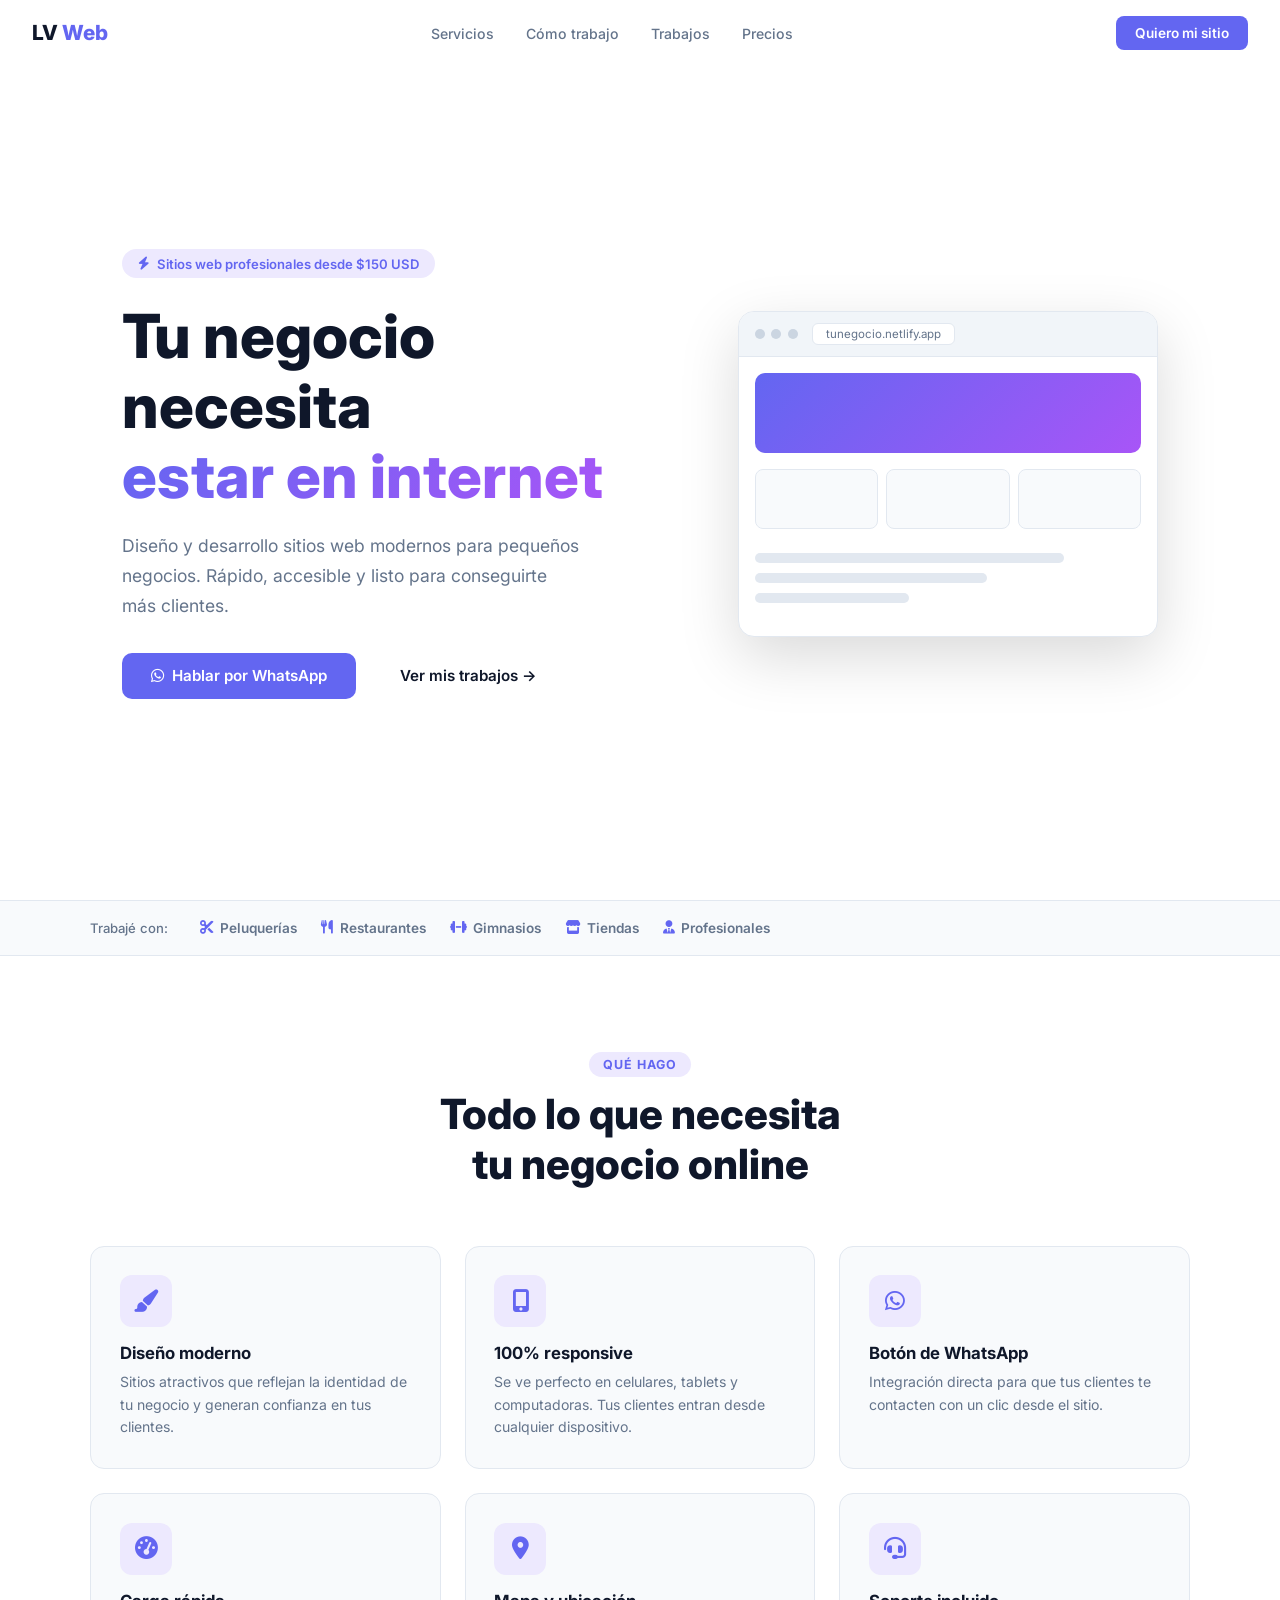
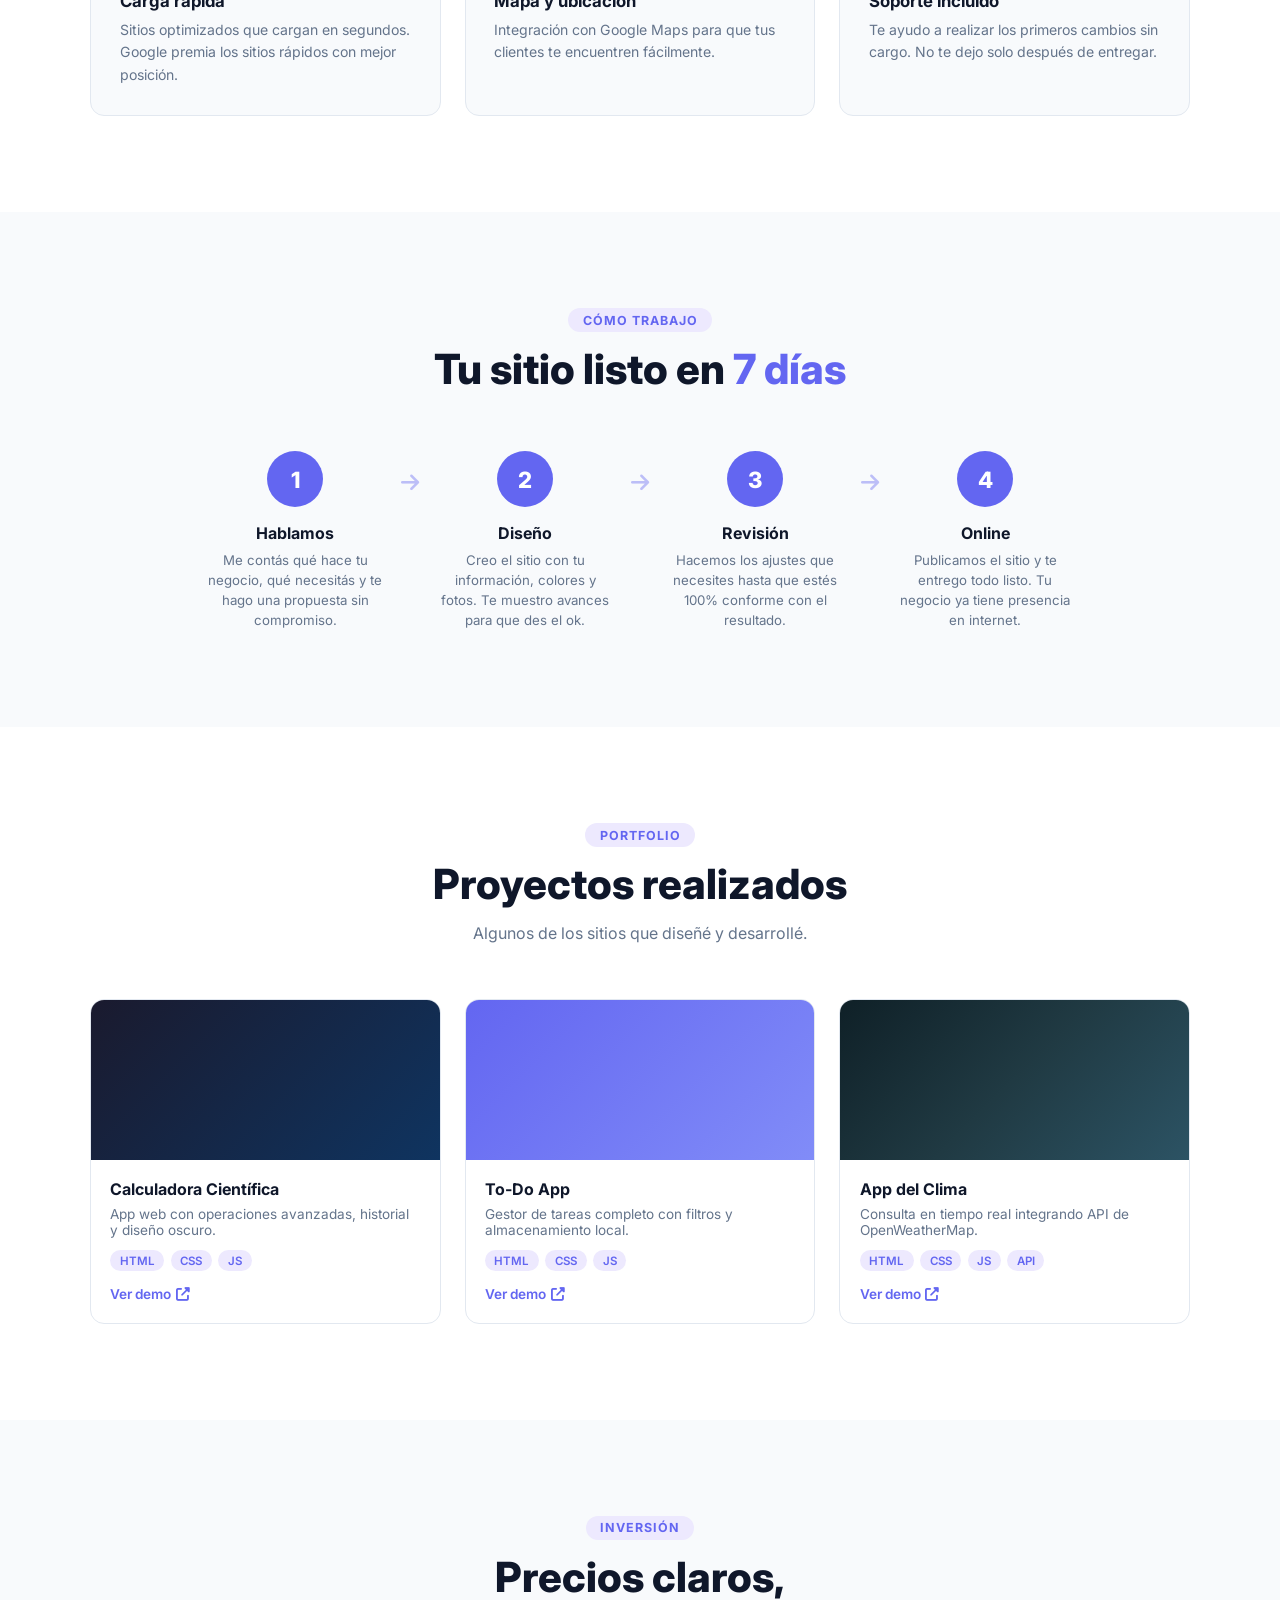
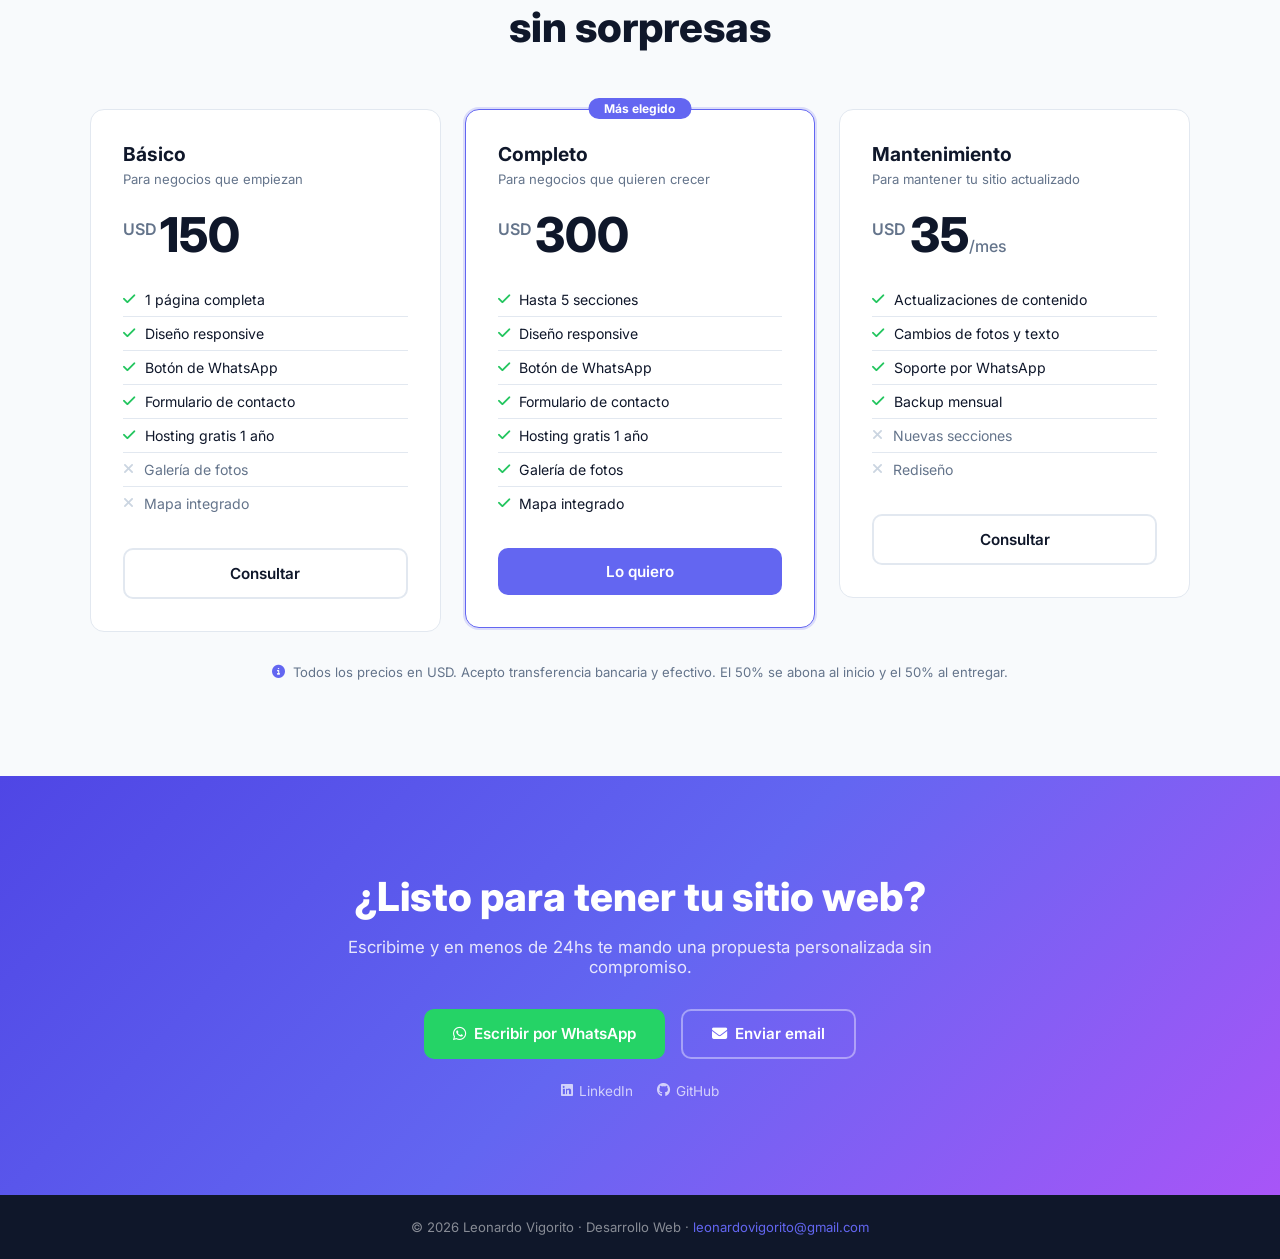
==== index.html @ d313f62d "Initial commit: página de ventas LV Web" ====
<!DOCTYPE html>
<html lang="es">
<head>
  <meta charset="UTF-8" />
  <meta name="viewport" content="width=device-width, initial-scale=1.0" />
  <title>Sitios Web para tu Negocio | Leonardo Vigorito</title>
  <link rel="stylesheet" href="style.css" />
  <link href="https://fonts.googleapis.com/css2?family=Inter:wght@300;400;500;600;700;800&display=swap" rel="stylesheet" />
  <link rel="stylesheet" href="https://cdnjs.cloudflare.com/ajax/libs/font-awesome/6.4.0/css/all.min.css" />
</head>
<body>

  <!-- NAV -->
  <nav id="navbar">
    <div class="logo">LV <span>Web</span></div>
    <ul class="nav-links" id="nav-links">
      <li><a href="#servicios">Servicios</a></li>
      <li><a href="#proceso">Cómo trabajo</a></li>
      <li><a href="#trabajos">Trabajos</a></li>
      <li><a href="#precios">Precios</a></li>
    </ul>
    <a href="#contacto" class="nav-cta">Quiero mi sitio</a>
    <button class="hamburger" id="hamburger"><i class="fas fa-bars"></i></button>
  </nav>

  <!-- HERO -->
  <section class="hero">
    <div class="hero-content">
      <div class="hero-tag"><i class="fas fa-bolt"></i> Sitios web profesionales desde $150 USD</div>
      <h1>Tu negocio necesita<br><span class="gradient-text">estar en internet</span></h1>
      <p class="hero-sub">Diseño y desarrollo sitios web modernos para pequeños negocios. Rápido, accesible y listo para conseguirte más clientes.</p>
      <div class="hero-btns">
        <a href="#contacto" class="btn btn-primary"><i class="fab fa-whatsapp"></i> Hablar por WhatsApp</a>
        <a href="#trabajos" class="btn btn-ghost">Ver mis trabajos →</a>
      </div>
    </div>
    <div class="hero-visual">
      <div class="mockup">
        <div class="mockup-bar">
          <span class="dot"></span><span class="dot"></span><span class="dot"></span>
          <span class="url">tunegocio.netlify.app</span>
        </div>
        <div class="mockup-body">
          <div class="mock-hero"></div>
          <div class="mock-cards">
            <div class="mock-card"></div>
            <div class="mock-card"></div>
            <div class="mock-card"></div>
          </div>
          <div class="mock-section">
            <div class="mock-line w80"></div>
            <div class="mock-line w60"></div>
            <div class="mock-line w40"></div>
          </div>
        </div>
      </div>
    </div>
  </section>

  <!-- PRUEBA SOCIAL -->
  <div class="social-proof">
    <div class="container sp-inner">
      <span>Trabajé con:</span>
      <div class="sp-logos">
        <div class="sp-logo"><i class="fas fa-cut"></i> Peluquerías</div>
        <div class="sp-logo"><i class="fas fa-utensils"></i> Restaurantes</div>
        <div class="sp-logo"><i class="fas fa-dumbbell"></i> Gimnasios</div>
        <div class="sp-logo"><i class="fas fa-store"></i> Tiendas</div>
        <div class="sp-logo"><i class="fas fa-user-tie"></i> Profesionales</div>
      </div>
    </div>
  </div>

  <!-- SERVICIOS -->
  <section id="servicios" class="section">
    <div class="container">
      <div class="section-header">
        <span class="tag">Qué hago</span>
        <h2>Todo lo que necesita<br>tu negocio online</h2>
      </div>
      <div class="services-grid">
        <div class="s-card">
          <div class="s-icon"><i class="fas fa-paint-brush"></i></div>
          <h3>Diseño moderno</h3>
          <p>Sitios atractivos que reflejan la identidad de tu negocio y generan confianza en tus clientes.</p>
        </div>
        <div class="s-card">
          <div class="s-icon"><i class="fas fa-mobile-alt"></i></div>
          <h3>100% responsive</h3>
          <p>Se ve perfecto en celulares, tablets y computadoras. Tus clientes entran desde cualquier dispositivo.</p>
        </div>
        <div class="s-card">
          <div class="s-icon"><i class="fab fa-whatsapp"></i></div>
          <h3>Botón de WhatsApp</h3>
          <p>Integración directa para que tus clientes te contacten con un clic desde el sitio.</p>
        </div>
        <div class="s-card">
          <div class="s-icon"><i class="fas fa-tachometer-alt"></i></div>
          <h3>Carga rápida</h3>
          <p>Sitios optimizados que cargan en segundos. Google premia los sitios rápidos con mejor posición.</p>
        </div>
        <div class="s-card">
          <div class="s-icon"><i class="fas fa-map-marker-alt"></i></div>
          <h3>Mapa y ubicación</h3>
          <p>Integración con Google Maps para que tus clientes te encuentren fácilmente.</p>
        </div>
        <div class="s-card">
          <div class="s-icon"><i class="fas fa-headset"></i></div>
          <h3>Soporte incluido</h3>
          <p>Te ayudo a realizar los primeros cambios sin cargo. No te dejo solo después de entregar.</p>
        </div>
      </div>
    </div>
  </section>

  <!-- PROCESO -->
  <section id="proceso" class="process section">
    <div class="container">
      <div class="section-header">
        <span class="tag">Cómo trabajo</span>
        <h2>Tu sitio listo en <span class="highlight">7 días</span></h2>
      </div>
      <div class="steps">
        <div class="step">
          <div class="step-num">1</div>
          <h3>Hablamos</h3>
          <p>Me contás qué hace tu negocio, qué necesitás y te hago una propuesta sin compromiso.</p>
        </div>
        <div class="step-arrow"><i class="fas fa-arrow-right"></i></div>
        <div class="step">
          <div class="step-num">2</div>
          <h3>Diseño</h3>
          <p>Creo el sitio con tu información, colores y fotos. Te muestro avances para que des el ok.</p>
        </div>
        <div class="step-arrow"><i class="fas fa-arrow-right"></i></div>
        <div class="step">
          <div class="step-num">3</div>
          <h3>Revisión</h3>
          <p>Hacemos los ajustes que necesites hasta que estés 100% conforme con el resultado.</p>
        </div>
        <div class="step-arrow"><i class="fas fa-arrow-right"></i></div>
        <div class="step">
          <div class="step-num">4</div>
          <h3>Online</h3>
          <p>Publicamos el sitio y te entrego todo listo. Tu negocio ya tiene presencia en internet.</p>
        </div>
      </div>
    </div>
  </section>

  <!-- TRABAJOS / PORTFOLIO -->
  <section id="trabajos" class="works section">
    <div class="container">
      <div class="section-header">
        <span class="tag">Portfolio</span>
        <h2>Proyectos realizados</h2>
        <p>Algunos de los sitios que diseñé y desarrollé.</p>
      </div>
      <div class="works-grid">
        <div class="work-card">
          <div class="work-preview p1"></div>
          <div class="work-info">
            <h3>Calculadora Científica</h3>
            <p>App web con operaciones avanzadas, historial y diseño oscuro.</p>
            <div class="work-tags"><span>HTML</span><span>CSS</span><span>JS</span></div>
            <a href="https://leonardovigorito.github.io/calculadora-cientifica/" target="_blank" class="work-link">Ver demo <i class="fas fa-external-link-alt"></i></a>
          </div>
        </div>
        <div class="work-card">
          <div class="work-preview p2"></div>
          <div class="work-info">
            <h3>To-Do App</h3>
            <p>Gestor de tareas completo con filtros y almacenamiento local.</p>
            <div class="work-tags"><span>HTML</span><span>CSS</span><span>JS</span></div>
            <a href="https://leonardovigorito.github.io/todo-app/" target="_blank" class="work-link">Ver demo <i class="fas fa-external-link-alt"></i></a>
          </div>
        </div>
        <div class="work-card">
          <div class="work-preview p3"></div>
          <div class="work-info">
            <h3>App del Clima</h3>
            <p>Consulta en tiempo real integrando API de OpenWeatherMap.</p>
            <div class="work-tags"><span>HTML</span><span>CSS</span><span>JS</span><span>API</span></div>
            <a href="https://leonardovigorito.github.io/clima-app/" target="_blank" class="work-link">Ver demo <i class="fas fa-external-link-alt"></i></a>
          </div>
        </div>
      </div>
    </div>
  </section>

  <!-- PRECIOS -->
  <section id="precios" class="pricing section">
    <div class="container">
      <div class="section-header">
        <span class="tag">Inversión</span>
        <h2>Precios claros,<br>sin sorpresas</h2>
      </div>
      <div class="pricing-grid">
        <div class="price-card">
          <div class="price-header">
            <h3>Básico</h3>
            <p>Para negocios que empiezan</p>
          </div>
          <div class="price-amount"><span>USD</span>150<span class="price-period"></span></div>
          <ul class="price-features">
            <li><i class="fas fa-check"></i> 1 página completa</li>
            <li><i class="fas fa-check"></i> Diseño responsive</li>
            <li><i class="fas fa-check"></i> Botón de WhatsApp</li>
            <li><i class="fas fa-check"></i> Formulario de contacto</li>
            <li><i class="fas fa-check"></i> Hosting gratis 1 año</li>
            <li class="disabled"><i class="fas fa-times"></i> Galería de fotos</li>
            <li class="disabled"><i class="fas fa-times"></i> Mapa integrado</li>
          </ul>
          <a href="#contacto" class="btn btn-outline-dark">Consultar</a>
        </div>
        <div class="price-card featured">
          <div class="popular-label">Más elegido</div>
          <div class="price-header">
            <h3>Completo</h3>
            <p>Para negocios que quieren crecer</p>
          </div>
          <div class="price-amount"><span>USD</span>300<span class="price-period"></span></div>
          <ul class="price-features">
            <li><i class="fas fa-check"></i> Hasta 5 secciones</li>
            <li><i class="fas fa-check"></i> Diseño responsive</li>
            <li><i class="fas fa-check"></i> Botón de WhatsApp</li>
            <li><i class="fas fa-check"></i> Formulario de contacto</li>
            <li><i class="fas fa-check"></i> Hosting gratis 1 año</li>
            <li><i class="fas fa-check"></i> Galería de fotos</li>
            <li><i class="fas fa-check"></i> Mapa integrado</li>
          </ul>
          <a href="#contacto" class="btn btn-primary">Lo quiero</a>
        </div>
        <div class="price-card">
          <div class="price-header">
            <h3>Mantenimiento</h3>
            <p>Para mantener tu sitio actualizado</p>
          </div>
          <div class="price-amount"><span>USD</span>35<span class="price-period">/mes</span></div>
          <ul class="price-features">
            <li><i class="fas fa-check"></i> Actualizaciones de contenido</li>
            <li><i class="fas fa-check"></i> Cambios de fotos y texto</li>
            <li><i class="fas fa-check"></i> Soporte por WhatsApp</li>
            <li><i class="fas fa-check"></i> Backup mensual</li>
            <li class="disabled"><i class="fas fa-times"></i> Nuevas secciones</li>
            <li class="disabled"><i class="fas fa-times"></i> Rediseño</li>
          </ul>
          <a href="#contacto" class="btn btn-outline-dark">Consultar</a>
        </div>
      </div>
      <p class="pricing-note"><i class="fas fa-info-circle"></i> Todos los precios en USD. Acepto transferencia bancaria y efectivo. El 50% se abona al inicio y el 50% al entregar.</p>
    </div>
  </section>

  <!-- CONTACTO / CTA -->
  <section id="contacto" class="cta section">
    <div class="container">
      <div class="cta-box">
        <h2>¿Listo para tener tu sitio web?</h2>
        <p>Escribime y en menos de 24hs te mando una propuesta personalizada sin compromiso.</p>
        <div class="cta-btns">
          <a href="https://wa.me/5491100000000?text=Hola%20Leonardo%2C%20quiero%20un%20sitio%20web%20para%20mi%20negocio" target="_blank" class="btn btn-whatsapp">
            <i class="fab fa-whatsapp"></i> Escribir por WhatsApp
          </a>
          <a href="mailto:leonardovigorito@gmail.com" class="btn btn-outline-white">
            <i class="fas fa-envelope"></i> Enviar email
          </a>
        </div>
        <div class="cta-social">
          <a href="https://linkedin.com/in/leonardovigorito" target="_blank"><i class="fab fa-linkedin"></i> LinkedIn</a>
          <a href="https://github.com/leonardovigorito" target="_blank"><i class="fab fa-github"></i> GitHub</a>
        </div>
      </div>
    </div>
  </section>

  <footer>
    <p>&copy; <span id="year"></span> Leonardo Vigorito · Desarrollo Web · <a href="mailto:leonardovigorito@gmail.com">leonardovigorito@gmail.com</a></p>
  </footer>

  <script src="script.js"></script>
</body>
</html>
---- style.css ----
:root {
  --primary: #6366f1;
  --primary-dark: #4f46e5;
  --text: #0f172a;
  --text-dim: #64748b;
  --bg: #ffffff;
  --bg2: #f8fafc;
  --border: #e2e8f0;
  --radius: 14px;
  --shadow: 0 4px 24px rgba(0,0,0,0.08);
}
*, *::before, *::after { box-sizing: border-box; margin: 0; padding: 0; }
html { scroll-behavior: smooth; }
body { font-family: 'Inter', sans-serif; color: var(--text); background: var(--bg); }
a { text-decoration: none; color: inherit; }
ul { list-style: none; }

/* NAV */
#navbar { position: fixed; top: 0; left: 0; right: 0; z-index: 100; display: flex; align-items: center; justify-content: space-between; padding: 1rem 2rem; background: rgba(255,255,255,0.92); backdrop-filter: blur(12px); border-bottom: 1px solid transparent; transition: 0.3s; }
#navbar.scrolled { border-color: var(--border); box-shadow: var(--shadow); }
.logo { font-size: 1.3rem; font-weight: 800; color: var(--text); }
.logo span { color: var(--primary); }
.nav-links { display: flex; gap: 2rem; }
.nav-links a { font-size: 0.88rem; font-weight: 500; color: var(--text-dim); transition: color 0.2s; }
.nav-links a:hover { color: var(--primary); }
.nav-cta { background: var(--primary); color: white; padding: 0.55rem 1.2rem; border-radius: 8px; font-size: 0.85rem; font-weight: 600; transition: background 0.2s; }
.nav-cta:hover { background: var(--primary-dark); }
.hamburger { display: none; background: none; border: none; font-size: 1.3rem; cursor: pointer; }

/* BUTTONS */
.btn { display: inline-flex; align-items: center; gap: 0.5rem; padding: 0.85rem 1.8rem; border-radius: 10px; font-weight: 600; font-size: 0.95rem; transition: all 0.25s; cursor: pointer; border: none; }
.btn-primary { background: var(--primary); color: white; }
.btn-primary:hover { background: var(--primary-dark); transform: translateY(-2px); box-shadow: 0 8px 24px rgba(99,102,241,0.35); }
.btn-ghost { color: var(--text); font-weight: 600; }
.btn-ghost:hover { color: var(--primary); }
.btn-whatsapp { background: #25d366; color: white; }
.btn-whatsapp:hover { background: #1da851; transform: translateY(-2px); }
.btn-outline-dark { border: 2px solid var(--border); color: var(--text); background: none; }
.btn-outline-dark:hover { border-color: var(--primary); color: var(--primary); }
.btn-outline-white { border: 2px solid rgba(255,255,255,0.4); color: white; background: none; }
.btn-outline-white:hover { background: rgba(255,255,255,0.15); }

/* SECTION */
.section { padding: 6rem 1rem; }
.container { max-width: 1100px; margin: 0 auto; }
.section-header { text-align: center; margin-bottom: 3.5rem; }
.tag { background: #ede9fe; color: var(--primary); padding: 0.3rem 0.9rem; border-radius: 20px; font-size: 0.78rem; font-weight: 700; text-transform: uppercase; letter-spacing: 1px; display: inline-block; margin-bottom: 0.8rem; }
.section-header h2 { font-size: clamp(1.8rem, 4vw, 2.6rem); font-weight: 800; line-height: 1.2; }
.section-header p { color: var(--text-dim); margin-top: 0.8rem; }
.highlight { color: var(--primary); }

/* HERO */
.hero { min-height: 100vh; display: flex; align-items: center; justify-content: space-between; gap: 3rem; padding: 7rem 2rem 4rem; max-width: 1100px; margin: 0 auto; flex-wrap: wrap; }
.hero-content { flex: 1; min-width: 300px; }
.hero-tag { display: inline-flex; align-items: center; gap: 0.5rem; background: #ede9fe; color: var(--primary); padding: 0.4rem 1rem; border-radius: 20px; font-size: 0.82rem; font-weight: 600; margin-bottom: 1.5rem; }
.hero h1 { font-size: clamp(2.2rem, 5vw, 3.8rem); font-weight: 800; line-height: 1.15; margin-bottom: 1.2rem; }
.gradient-text { background: linear-gradient(135deg, var(--primary), #a855f7); -webkit-background-clip: text; -webkit-text-fill-color: transparent; background-clip: text; }
.hero-sub { color: var(--text-dim); font-size: 1.1rem; margin-bottom: 2rem; max-width: 460px; line-height: 1.7; }
.hero-btns { display: flex; gap: 1rem; flex-wrap: wrap; }
.hero-visual { flex: 1; min-width: 280px; max-width: 420px; }

/* MOCKUP */
.mockup { background: white; border-radius: 16px; box-shadow: 0 20px 60px rgba(0,0,0,0.15); overflow: hidden; border: 1px solid var(--border); }
.mockup-bar { background: #f1f5f9; padding: 0.7rem 1rem; display: flex; align-items: center; gap: 0.4rem; border-bottom: 1px solid var(--border); }
.mockup-bar .dot { width: 10px; height: 10px; border-radius: 50%; background: #cbd5e1; }
.url { margin-left: 0.5rem; font-size: 0.72rem; color: var(--text-dim); background: white; padding: 0.2rem 0.8rem; border-radius: 6px; border: 1px solid var(--border); }
.mockup-body { padding: 1rem; }
.mock-hero { height: 80px; background: linear-gradient(135deg, var(--primary), #a855f7); border-radius: 10px; margin-bottom: 1rem; }
.mock-cards { display: flex; gap: 0.5rem; margin-bottom: 1rem; }
.mock-card { flex: 1; height: 60px; background: var(--bg2); border-radius: 8px; border: 1px solid var(--border); }
.mock-section { padding: 0.5rem 0; }
.mock-line { height: 10px; background: #e2e8f0; border-radius: 5px; margin-bottom: 0.6rem; }
.w80 { width: 80%; }
.w60 { width: 60%; }
.w40 { width: 40%; }

/* SOCIAL PROOF */
.social-proof { background: var(--bg2); border-top: 1px solid var(--border); border-bottom: 1px solid var(--border); padding: 1.2rem 2rem; }
.sp-inner { display: flex; align-items: center; gap: 2rem; flex-wrap: wrap; }
.sp-inner > span { font-size: 0.82rem; color: var(--text-dim); font-weight: 500; white-space: nowrap; }
.sp-logos { display: flex; gap: 1.5rem; flex-wrap: wrap; }
.sp-logo { display: flex; align-items: center; gap: 0.4rem; font-size: 0.85rem; font-weight: 600; color: var(--text-dim); }
.sp-logo i { color: var(--primary); }

/* SERVICES */
.services-grid { display: grid; grid-template-columns: repeat(auto-fit, minmax(300px, 1fr)); gap: 1.5rem; }
.s-card { background: var(--bg2); border: 1px solid var(--border); border-radius: var(--radius); padding: 1.8rem; transition: all 0.25s; }
.s-card:hover { border-color: var(--primary); box-shadow: 0 4px 20px rgba(99,102,241,0.1); transform: translateY(-4px); }
.s-icon { width: 52px; height: 52px; background: #ede9fe; border-radius: 12px; display: flex; align-items: center; justify-content: center; font-size: 1.4rem; color: var(--primary); margin-bottom: 1rem; }
.s-card h3 { font-size: 1.05rem; margin-bottom: 0.5rem; }
.s-card p { color: var(--text-dim); font-size: 0.88rem; line-height: 1.6; }

/* PROCESO */
.process { background: var(--bg2); }
.steps { display: flex; align-items: flex-start; justify-content: center; gap: 1rem; flex-wrap: wrap; }
.step { text-align: center; max-width: 180px; }
.step-num { width: 56px; height: 56px; background: var(--primary); color: white; border-radius: 50%; display: flex; align-items: center; justify-content: center; font-size: 1.4rem; font-weight: 800; margin: 0 auto 1rem; }
.step h3 { font-size: 1rem; margin-bottom: 0.5rem; }
.step p { color: var(--text-dim); font-size: 0.83rem; line-height: 1.5; }
.step-arrow { color: var(--primary); font-size: 1.3rem; margin-top: 1.2rem; opacity: 0.4; }

/* WORKS */
.works-grid { display: grid; grid-template-columns: repeat(auto-fit, minmax(300px, 1fr)); gap: 1.5rem; }
.work-card { border: 1px solid var(--border); border-radius: var(--radius); overflow: hidden; transition: all 0.25s; }
.work-card:hover { box-shadow: var(--shadow); transform: translateY(-4px); }
.work-preview { height: 160px; }
.p1 { background: linear-gradient(135deg, #1a1a2e, #0f3460); }
.p2 { background: linear-gradient(135deg, #6366f1, #818cf8); }
.p3 { background: linear-gradient(135deg, #0f2027, #203a43, #2c5364); }
.work-info { padding: 1.2rem; }
.work-info h3 { margin-bottom: 0.4rem; font-size: 1rem; }
.work-info p { color: var(--text-dim); font-size: 0.85rem; margin-bottom: 0.8rem; }
.work-tags { display: flex; gap: 0.4rem; margin-bottom: 0.8rem; flex-wrap: wrap; }
.work-tags span { background: #ede9fe; color: var(--primary); padding: 0.2rem 0.6rem; border-radius: 20px; font-size: 0.72rem; font-weight: 600; }
.work-link { font-size: 0.85rem; font-weight: 600; color: var(--primary); display: inline-flex; align-items: center; gap: 0.3rem; }
.work-link:hover { text-decoration: underline; }

/* PRICING */
.pricing { background: var(--bg2); }
.pricing-grid { display: grid; grid-template-columns: repeat(auto-fit, minmax(280px, 1fr)); gap: 1.5rem; align-items: start; margin-bottom: 2rem; }
.price-card { background: white; border: 1px solid var(--border); border-radius: var(--radius); padding: 2rem; position: relative; }
.price-card.featured { border-color: var(--primary); box-shadow: 0 0 0 2px rgba(99,102,241,0.2); }
.popular-label { position: absolute; top: -12px; left: 50%; transform: translateX(-50%); background: var(--primary); color: white; padding: 0.2rem 1rem; border-radius: 20px; font-size: 0.75rem; font-weight: 700; white-space: nowrap; }
.price-header { margin-bottom: 1.5rem; }
.price-header h3 { font-size: 1.2rem; margin-bottom: 0.3rem; }
.price-header p { font-size: 0.82rem; color: var(--text-dim); }
.price-amount { font-size: 3rem; font-weight: 800; color: var(--text); margin-bottom: 1.5rem; line-height: 1; }
.price-amount span:first-child { font-size: 1rem; font-weight: 600; color: var(--text-dim); vertical-align: super; margin-right: 0.2rem; }
.price-period { font-size: 1rem; font-weight: 500; color: var(--text-dim); }
.price-features { margin-bottom: 1.8rem; }
.price-features li { display: flex; align-items: center; gap: 0.6rem; padding: 0.5rem 0; border-bottom: 1px solid var(--border); font-size: 0.88rem; }
.price-features li:last-child { border: none; }
.price-features li i.fa-check { color: #22c55e; }
.price-features li i.fa-times { color: #cbd5e1; }
.price-features li.disabled { color: var(--text-dim); }
.price-card .btn { width: 100%; justify-content: center; }
.pricing-note { text-align: center; font-size: 0.82rem; color: var(--text-dim); display: flex; align-items: center; justify-content: center; gap: 0.5rem; }
.pricing-note i { color: var(--primary); }

/* CTA */
.cta { background: linear-gradient(135deg, var(--primary-dark), var(--primary), #a855f7); }
.cta-box { text-align: center; color: white; max-width: 600px; margin: 0 auto; }
.cta-box h2 { font-size: clamp(1.8rem, 4vw, 2.5rem); font-weight: 800; margin-bottom: 1rem; }
.cta-box p { opacity: 0.85; margin-bottom: 2rem; font-size: 1.05rem; }
.cta-btns { display: flex; gap: 1rem; justify-content: center; flex-wrap: wrap; margin-bottom: 1.5rem; }
.cta-social { display: flex; gap: 1.5rem; justify-content: center; }
.cta-social a { color: rgba(255,255,255,0.7); font-size: 0.85rem; display: flex; align-items: center; gap: 0.4rem; transition: color 0.2s; }
.cta-social a:hover { color: white; }

/* FOOTER */
footer { background: var(--text); color: rgba(255,255,255,0.5); text-align: center; padding: 1.5rem; font-size: 0.82rem; }
footer a { color: var(--primary); }

/* RESPONSIVE */
@media (max-width: 768px) {
  .nav-links { display: none; flex-direction: column; position: absolute; top: 100%; left: 0; right: 0; background: white; border-bottom: 1px solid var(--border); padding: 1.5rem 2rem; gap: 1rem; }
  .nav-links.open { display: flex; }
  .hamburger { display: block; }
  .nav-cta { display: none; }
  .hero { flex-direction: column; text-align: center; padding-top: 5rem; }
  .hero-sub { margin: 0 auto 2rem; }
  .hero-btns { justify-content: center; }
  .hero-visual { width: 100%; }
  .steps { gap: 2rem; }
  .step-arrow { display: none; }
  .sp-inner { justify-content: center; }
}
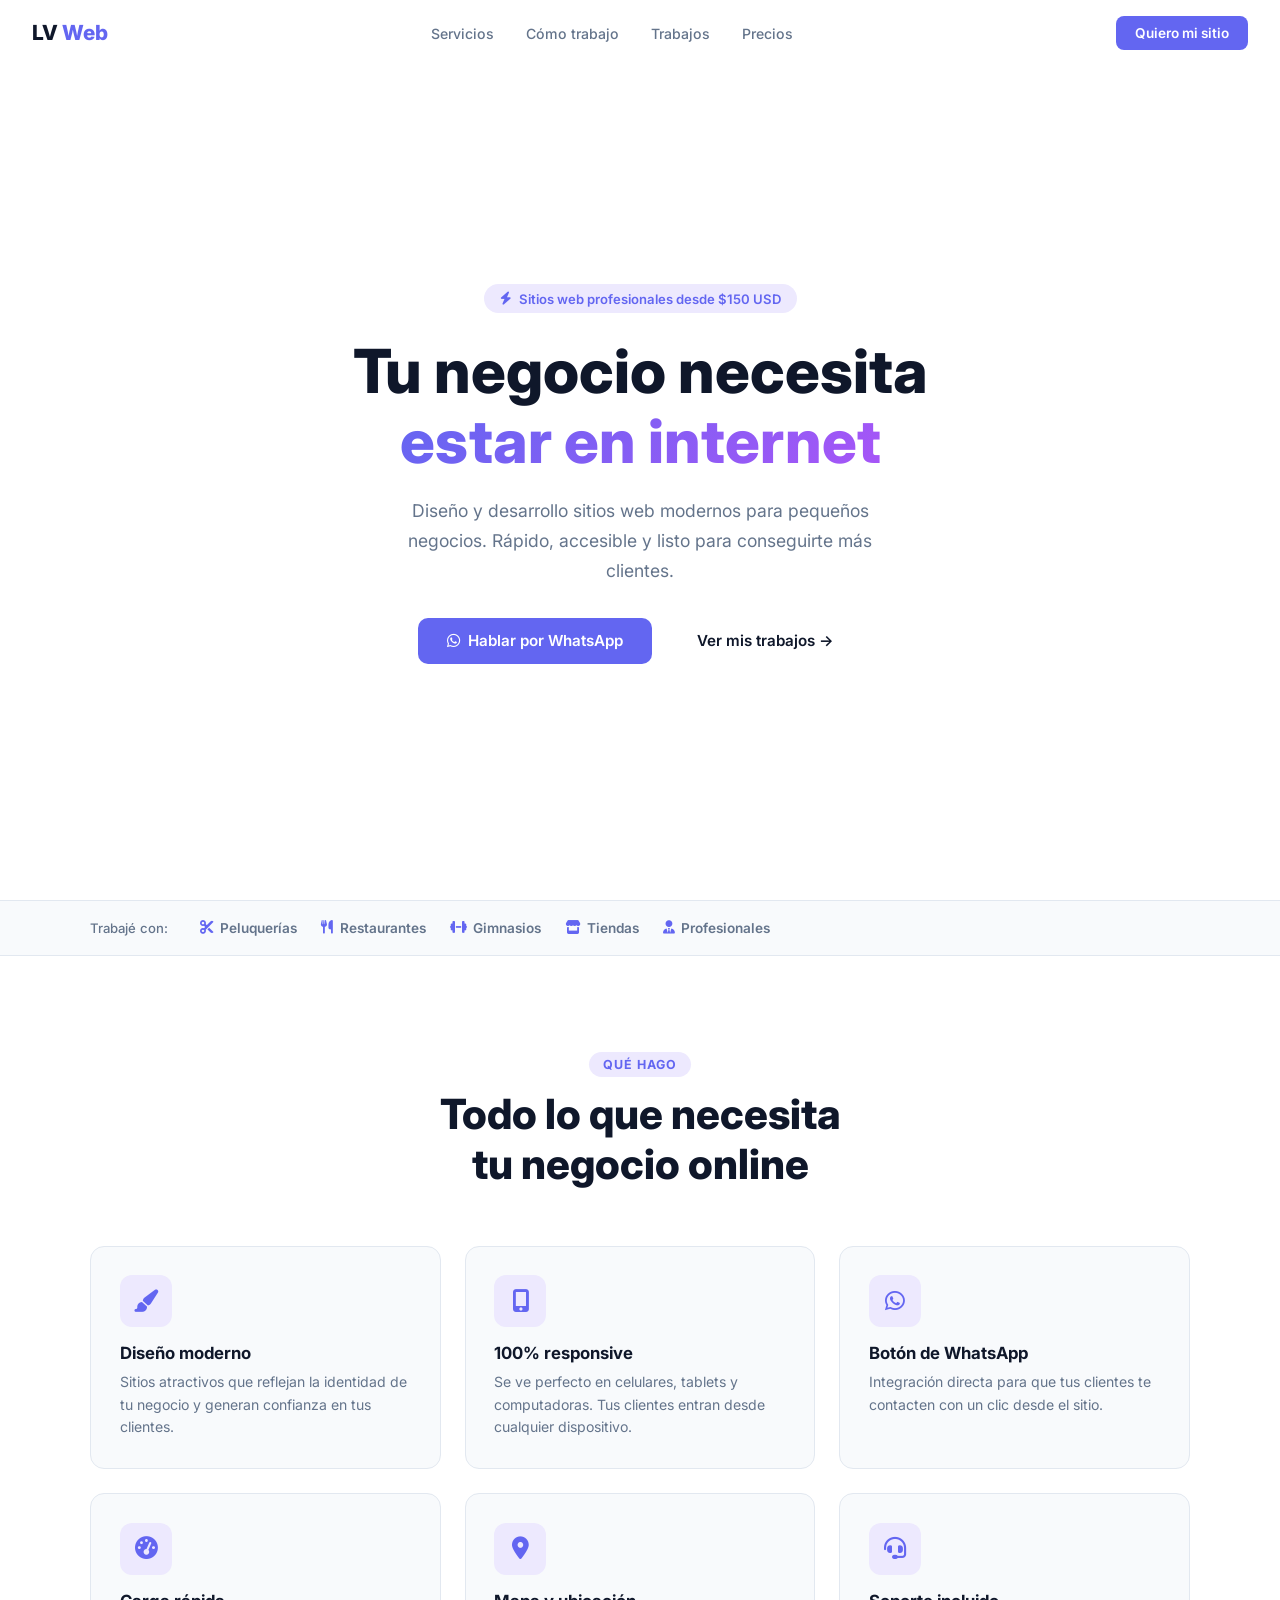
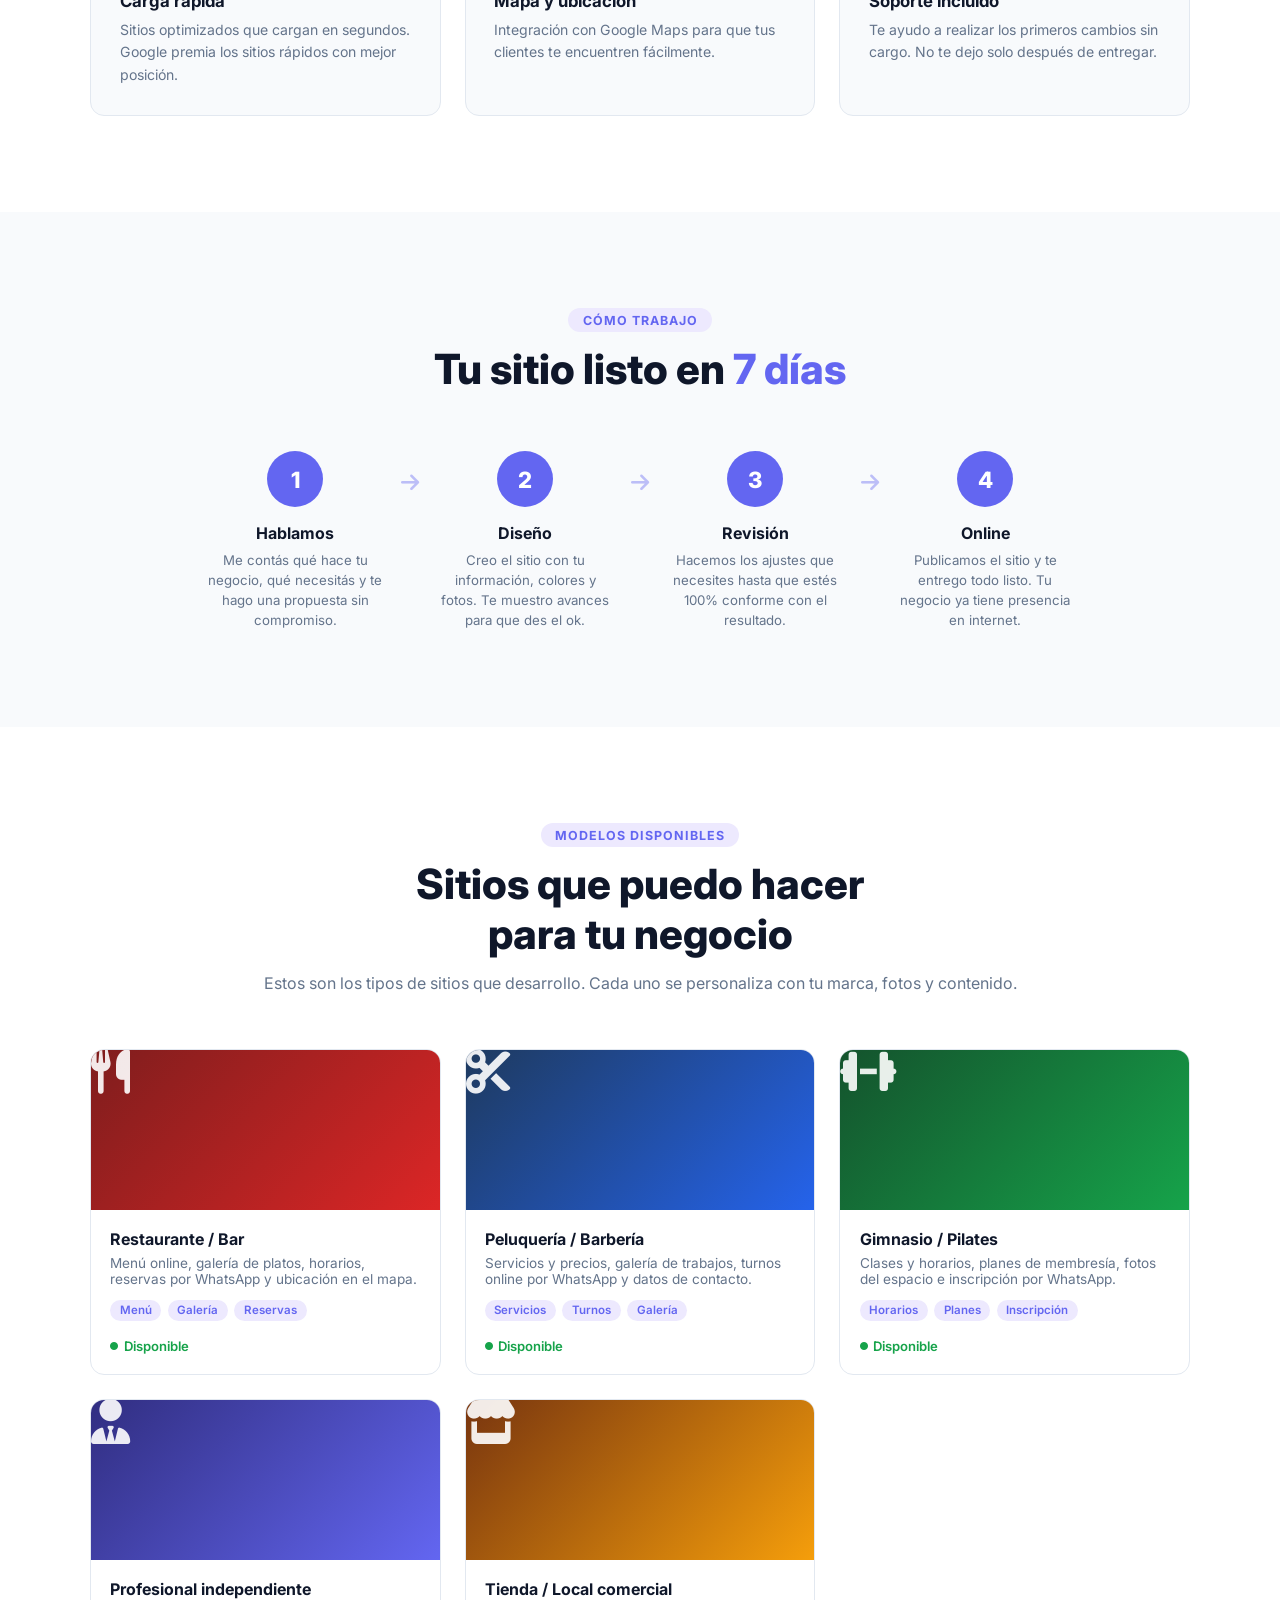
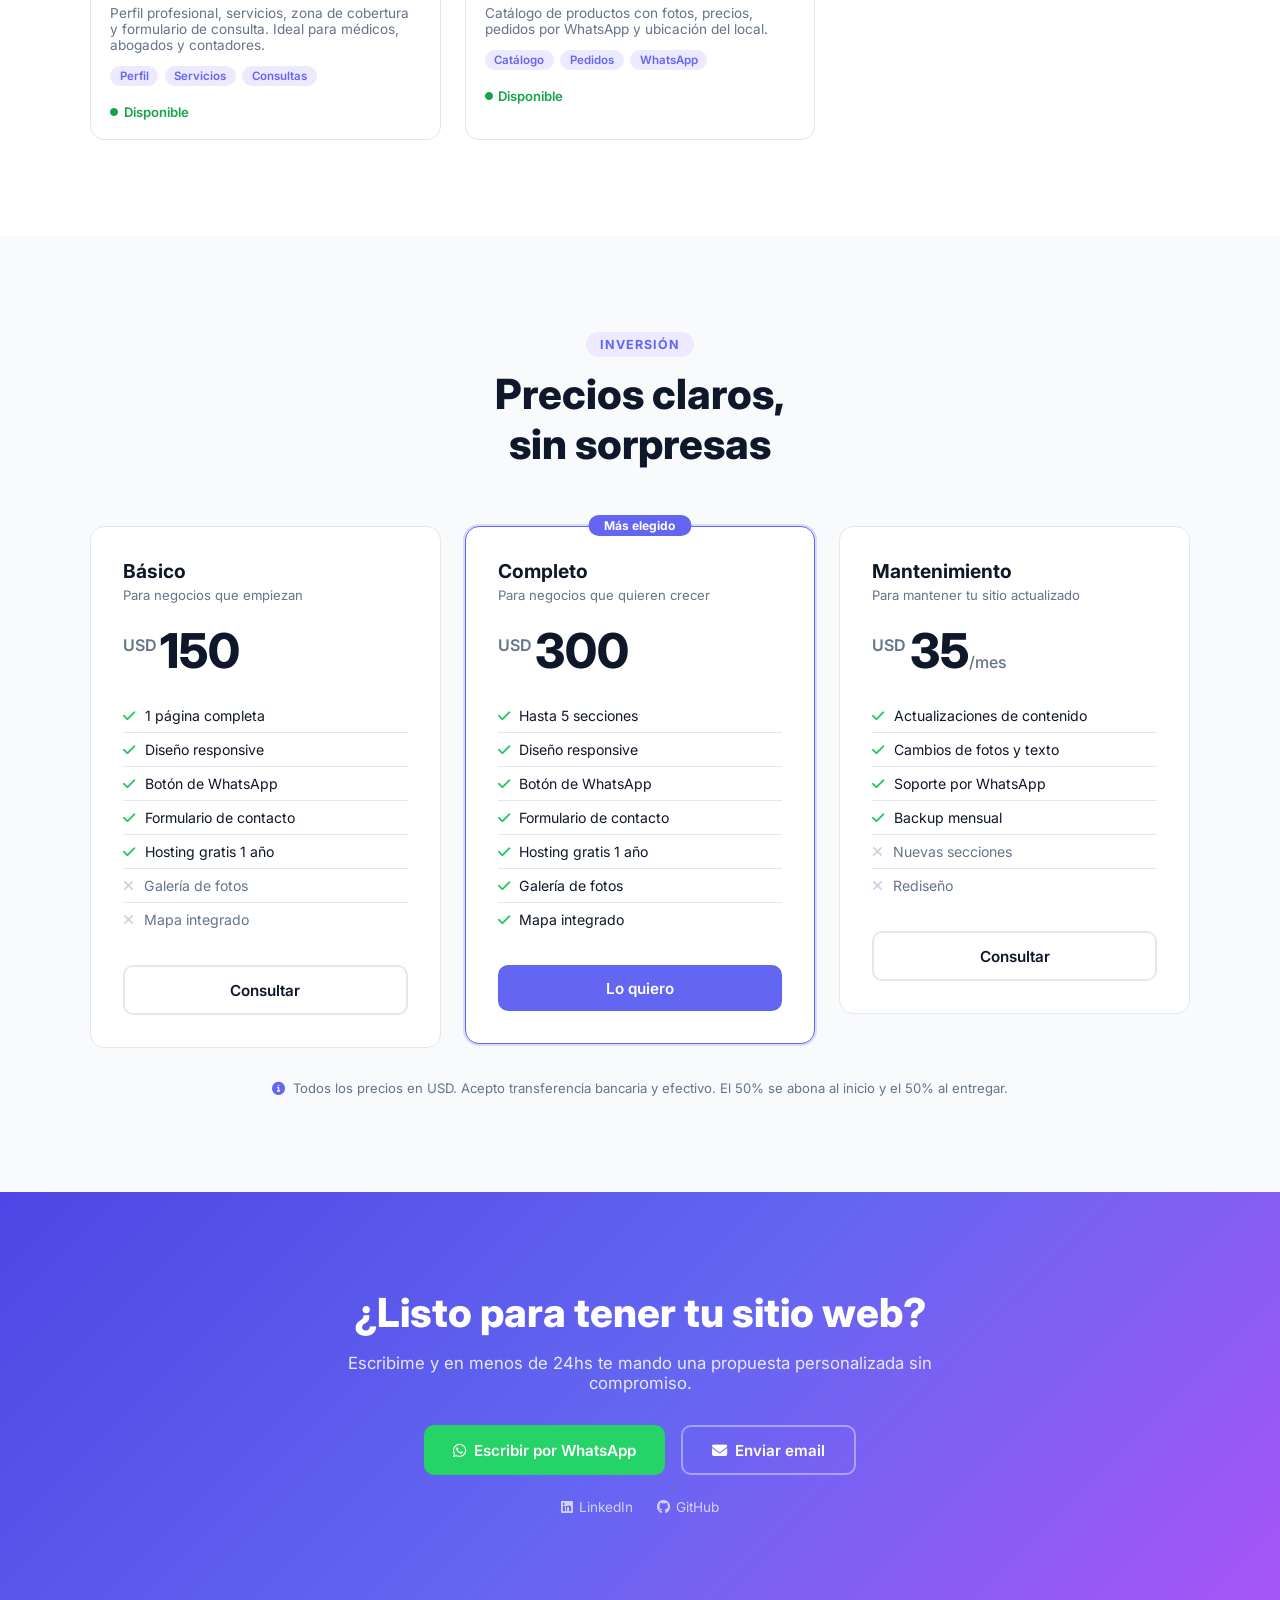
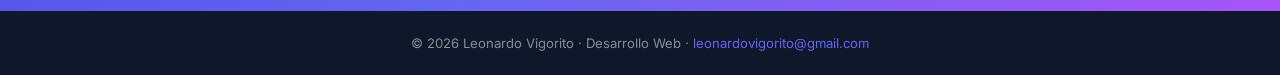
==== commit 0a419f44: "Mejoras: quitar mockup hero, reemplazar proyectos por modelos comerciales" ====
--- a/index.html
+++ b/index.html
@@ -34,27 +34,6 @@
         <a href="#trabajos" class="btn btn-ghost">Ver mis trabajos →</a>
       </div>
     </div>
-    <div class="hero-visual">
-      <div class="mockup">
-        <div class="mockup-bar">
-          <span class="dot"></span><span class="dot"></span><span class="dot"></span>
-          <span class="url">tunegocio.netlify.app</span>
-        </div>
-        <div class="mockup-body">
-          <div class="mock-hero"></div>
-          <div class="mock-cards">
-            <div class="mock-card"></div>
-            <div class="mock-card"></div>
-            <div class="mock-card"></div>
-          </div>
-          <div class="mock-section">
-            <div class="mock-line w80"></div>
-            <div class="mock-line w60"></div>
-            <div class="mock-line w40"></div>
-          </div>
-        </div>
-      </div>
-    </div>
   </section>
 
   <!-- PRUEBA SOCIAL -->
@@ -152,36 +131,64 @@
   <section id="trabajos" class="works section">
     <div class="container">
       <div class="section-header">
-        <span class="tag">Portfolio</span>
-        <h2>Proyectos realizados</h2>
-        <p>Algunos de los sitios que diseñé y desarrollé.</p>
+        <span class="tag">Modelos disponibles</span>
+        <h2>Sitios que puedo hacer<br>para tu negocio</h2>
+        <p>Estos son los tipos de sitios que desarrollo. Cada uno se personaliza con tu marca, fotos y contenido.</p>
       </div>
       <div class="works-grid">
         <div class="work-card">
-          <div class="work-preview p1"></div>
-          <div class="work-info">
-            <h3>Calculadora Científica</h3>
-            <p>App web con operaciones avanzadas, historial y diseño oscuro.</p>
-            <div class="work-tags"><span>HTML</span><span>CSS</span><span>JS</span></div>
-            <a href="https://leonardovigorito.github.io/calculadora-cientifica/" target="_blank" class="work-link">Ver demo <i class="fas fa-external-link-alt"></i></a>
-          </div>
-        </div>
-        <div class="work-card">
-          <div class="work-preview p2"></div>
-          <div class="work-info">
-            <h3>To-Do App</h3>
-            <p>Gestor de tareas completo con filtros y almacenamiento local.</p>
-            <div class="work-tags"><span>HTML</span><span>CSS</span><span>JS</span></div>
-            <a href="https://leonardovigorito.github.io/todo-app/" target="_blank" class="work-link">Ver demo <i class="fas fa-external-link-alt"></i></a>
-          </div>
-        </div>
-        <div class="work-card">
-          <div class="work-preview p3"></div>
-          <div class="work-info">
-            <h3>App del Clima</h3>
-            <p>Consulta en tiempo real integrando API de OpenWeatherMap.</p>
-            <div class="work-tags"><span>HTML</span><span>CSS</span><span>JS</span><span>API</span></div>
-            <a href="https://leonardovigorito.github.io/clima-app/" target="_blank" class="work-link">Ver demo <i class="fas fa-external-link-alt"></i></a>
+          <div class="work-preview p-restaurant">
+            <i class="fas fa-utensils work-icon"></i>
+          </div>
+          <div class="work-info">
+            <h3>Restaurante / Bar</h3>
+            <p>Menú online, galería de platos, horarios, reservas por WhatsApp y ubicación en el mapa.</p>
+            <div class="work-tags"><span>Menú</span><span>Galería</span><span>Reservas</span></div>
+            <span class="work-available"><i class="fas fa-circle"></i> Disponible</span>
+          </div>
+        </div>
+        <div class="work-card">
+          <div class="work-preview p-barber">
+            <i class="fas fa-cut work-icon"></i>
+          </div>
+          <div class="work-info">
+            <h3>Peluquería / Barbería</h3>
+            <p>Servicios y precios, galería de trabajos, turnos online por WhatsApp y datos de contacto.</p>
+            <div class="work-tags"><span>Servicios</span><span>Turnos</span><span>Galería</span></div>
+            <span class="work-available"><i class="fas fa-circle"></i> Disponible</span>
+          </div>
+        </div>
+        <div class="work-card">
+          <div class="work-preview p-gym">
+            <i class="fas fa-dumbbell work-icon"></i>
+          </div>
+          <div class="work-info">
+            <h3>Gimnasio / Pilates</h3>
+            <p>Clases y horarios, planes de membresía, fotos del espacio e inscripción por WhatsApp.</p>
+            <div class="work-tags"><span>Horarios</span><span>Planes</span><span>Inscripción</span></div>
+            <span class="work-available"><i class="fas fa-circle"></i> Disponible</span>
+          </div>
+        </div>
+        <div class="work-card">
+          <div class="work-preview p-pro">
+            <i class="fas fa-user-tie work-icon"></i>
+          </div>
+          <div class="work-info">
+            <h3>Profesional independiente</h3>
+            <p>Perfil profesional, servicios, zona de cobertura y formulario de consulta. Ideal para médicos, abogados y contadores.</p>
+            <div class="work-tags"><span>Perfil</span><span>Servicios</span><span>Consultas</span></div>
+            <span class="work-available"><i class="fas fa-circle"></i> Disponible</span>
+          </div>
+        </div>
+        <div class="work-card">
+          <div class="work-preview p-store">
+            <i class="fas fa-store work-icon"></i>
+          </div>
+          <div class="work-info">
+            <h3>Tienda / Local comercial</h3>
+            <p>Catálogo de productos con fotos, precios, pedidos por WhatsApp y ubicación del local.</p>
+            <div class="work-tags"><span>Catálogo</span><span>Pedidos</span><span>WhatsApp</span></div>
+            <span class="work-available"><i class="fas fa-circle"></i> Disponible</span>
           </div>
         </div>
       </div>
--- a/style.css
+++ b/style.css
@@ -50,14 +50,13 @@
 .highlight { color: var(--primary); }
 
 /* HERO */
-.hero { min-height: 100vh; display: flex; align-items: center; justify-content: space-between; gap: 3rem; padding: 7rem 2rem 4rem; max-width: 1100px; margin: 0 auto; flex-wrap: wrap; }
-.hero-content { flex: 1; min-width: 300px; }
+.hero { min-height: 100vh; display: flex; align-items: center; justify-content: center; padding: 7rem 2rem 4rem; max-width: 1100px; margin: 0 auto; }
+.hero-content { max-width: 680px; text-align: center; }
 .hero-tag { display: inline-flex; align-items: center; gap: 0.5rem; background: #ede9fe; color: var(--primary); padding: 0.4rem 1rem; border-radius: 20px; font-size: 0.82rem; font-weight: 600; margin-bottom: 1.5rem; }
 .hero h1 { font-size: clamp(2.2rem, 5vw, 3.8rem); font-weight: 800; line-height: 1.15; margin-bottom: 1.2rem; }
 .gradient-text { background: linear-gradient(135deg, var(--primary), #a855f7); -webkit-background-clip: text; -webkit-text-fill-color: transparent; background-clip: text; }
-.hero-sub { color: var(--text-dim); font-size: 1.1rem; margin-bottom: 2rem; max-width: 460px; line-height: 1.7; }
-.hero-btns { display: flex; gap: 1rem; flex-wrap: wrap; }
-.hero-visual { flex: 1; min-width: 280px; max-width: 420px; }
+.hero-sub { color: var(--text-dim); font-size: 1.1rem; margin-bottom: 2rem; max-width: 520px; line-height: 1.7; margin-left: auto; margin-right: auto; }
+.hero-btns { display: flex; gap: 1rem; flex-wrap: wrap; justify-content: center; }
 
 /* MOCKUP */
 .mockup { background: white; border-radius: 16px; box-shadow: 0 20px 60px rgba(0,0,0,0.15); overflow: hidden; border: 1px solid var(--border); }
@@ -104,16 +103,19 @@
 .work-card { border: 1px solid var(--border); border-radius: var(--radius); overflow: hidden; transition: all 0.25s; }
 .work-card:hover { box-shadow: var(--shadow); transform: translateY(-4px); }
 .work-preview { height: 160px; }
-.p1 { background: linear-gradient(135deg, #1a1a2e, #0f3460); }
-.p2 { background: linear-gradient(135deg, #6366f1, #818cf8); }
-.p3 { background: linear-gradient(135deg, #0f2027, #203a43, #2c5364); }
+.p-restaurant { background: linear-gradient(135deg, #7f1d1d, #dc2626); }
+.p-barber    { background: linear-gradient(135deg, #1e3a5f, #2563eb); }
+.p-gym       { background: linear-gradient(135deg, #14532d, #16a34a); }
+.p-pro       { background: linear-gradient(135deg, #312e81, #6366f1); }
+.p-store     { background: linear-gradient(135deg, #78350f, #f59e0b); }
+.work-icon { font-size: 2.8rem; color: rgba(255,255,255,0.9); }
 .work-info { padding: 1.2rem; }
 .work-info h3 { margin-bottom: 0.4rem; font-size: 1rem; }
 .work-info p { color: var(--text-dim); font-size: 0.85rem; margin-bottom: 0.8rem; }
 .work-tags { display: flex; gap: 0.4rem; margin-bottom: 0.8rem; flex-wrap: wrap; }
 .work-tags span { background: #ede9fe; color: var(--primary); padding: 0.2rem 0.6rem; border-radius: 20px; font-size: 0.72rem; font-weight: 600; }
-.work-link { font-size: 0.85rem; font-weight: 600; color: var(--primary); display: inline-flex; align-items: center; gap: 0.3rem; }
-.work-link:hover { text-decoration: underline; }
+.work-available { font-size: 0.82rem; font-weight: 600; color: #16a34a; display: inline-flex; align-items: center; gap: 0.35rem; }
+.work-available i { font-size: 0.5rem; }
 
 /* PRICING */
 .pricing { background: var(--bg2); }
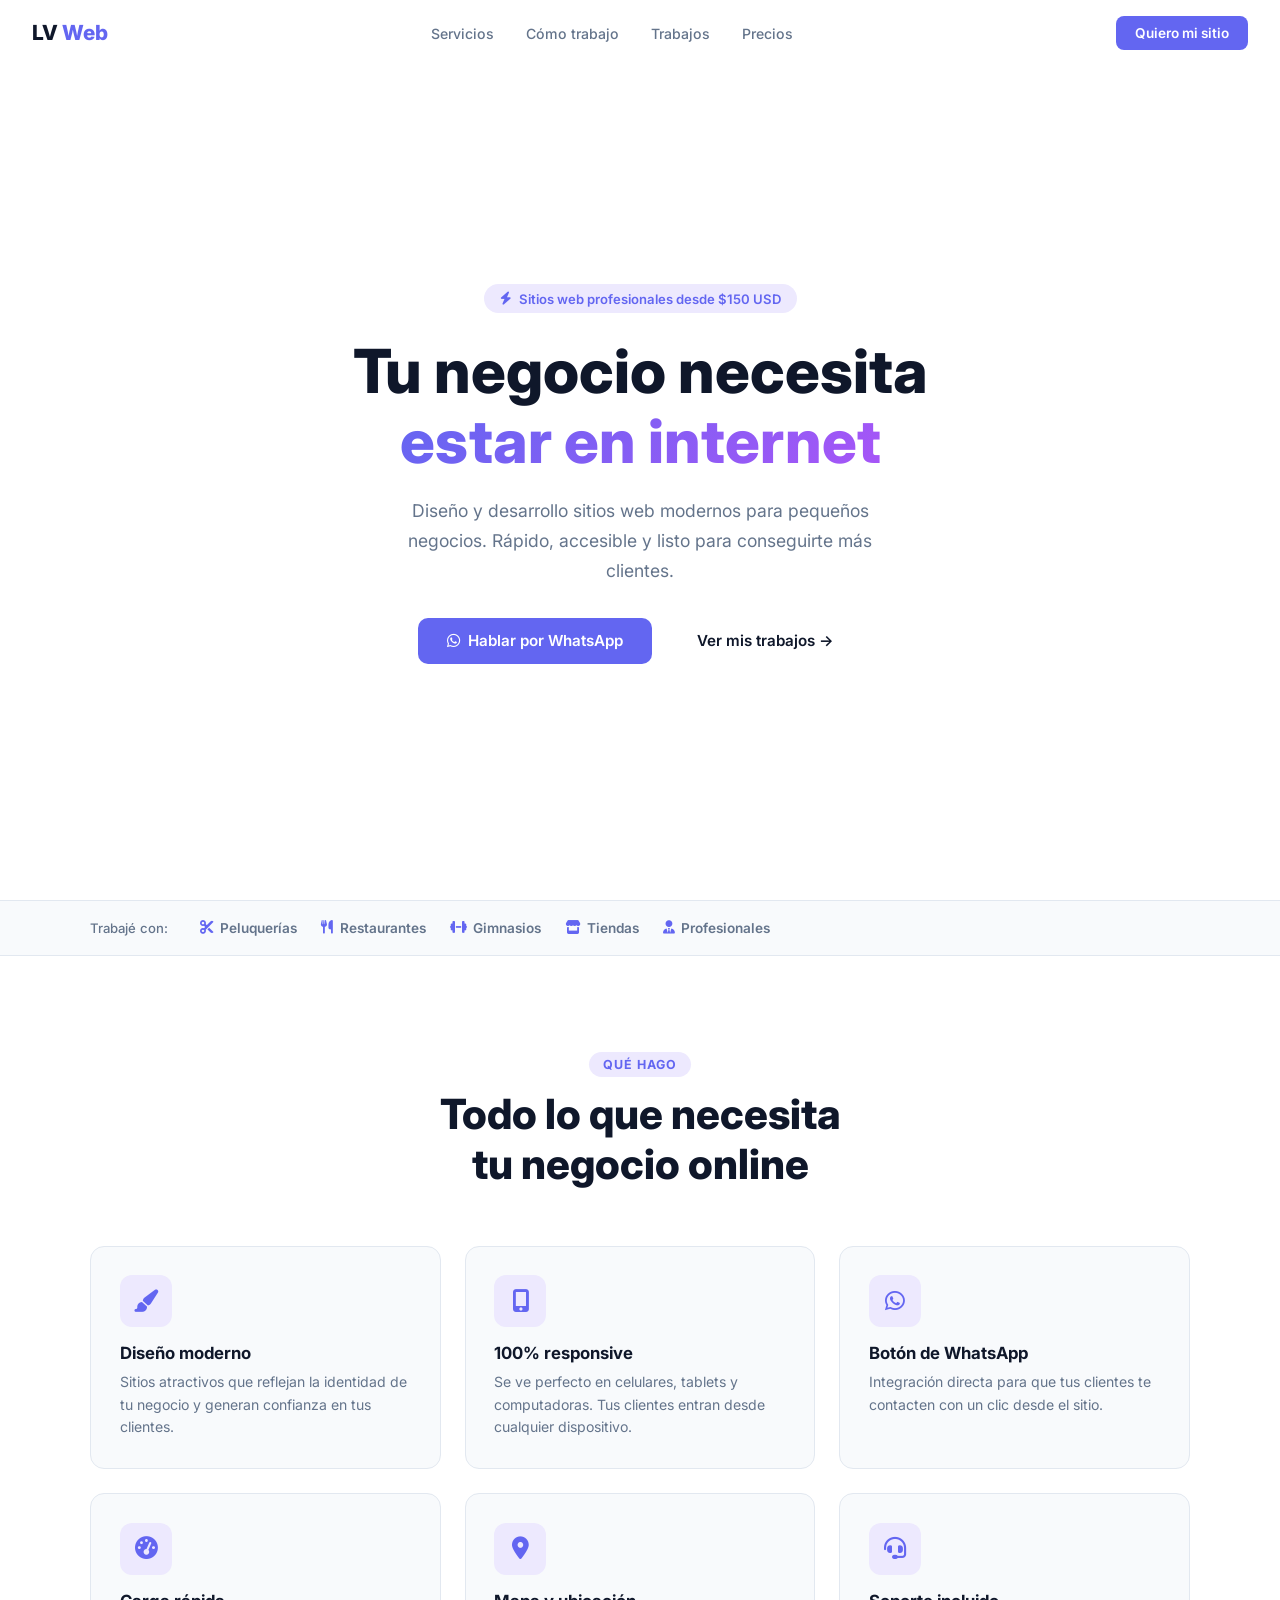
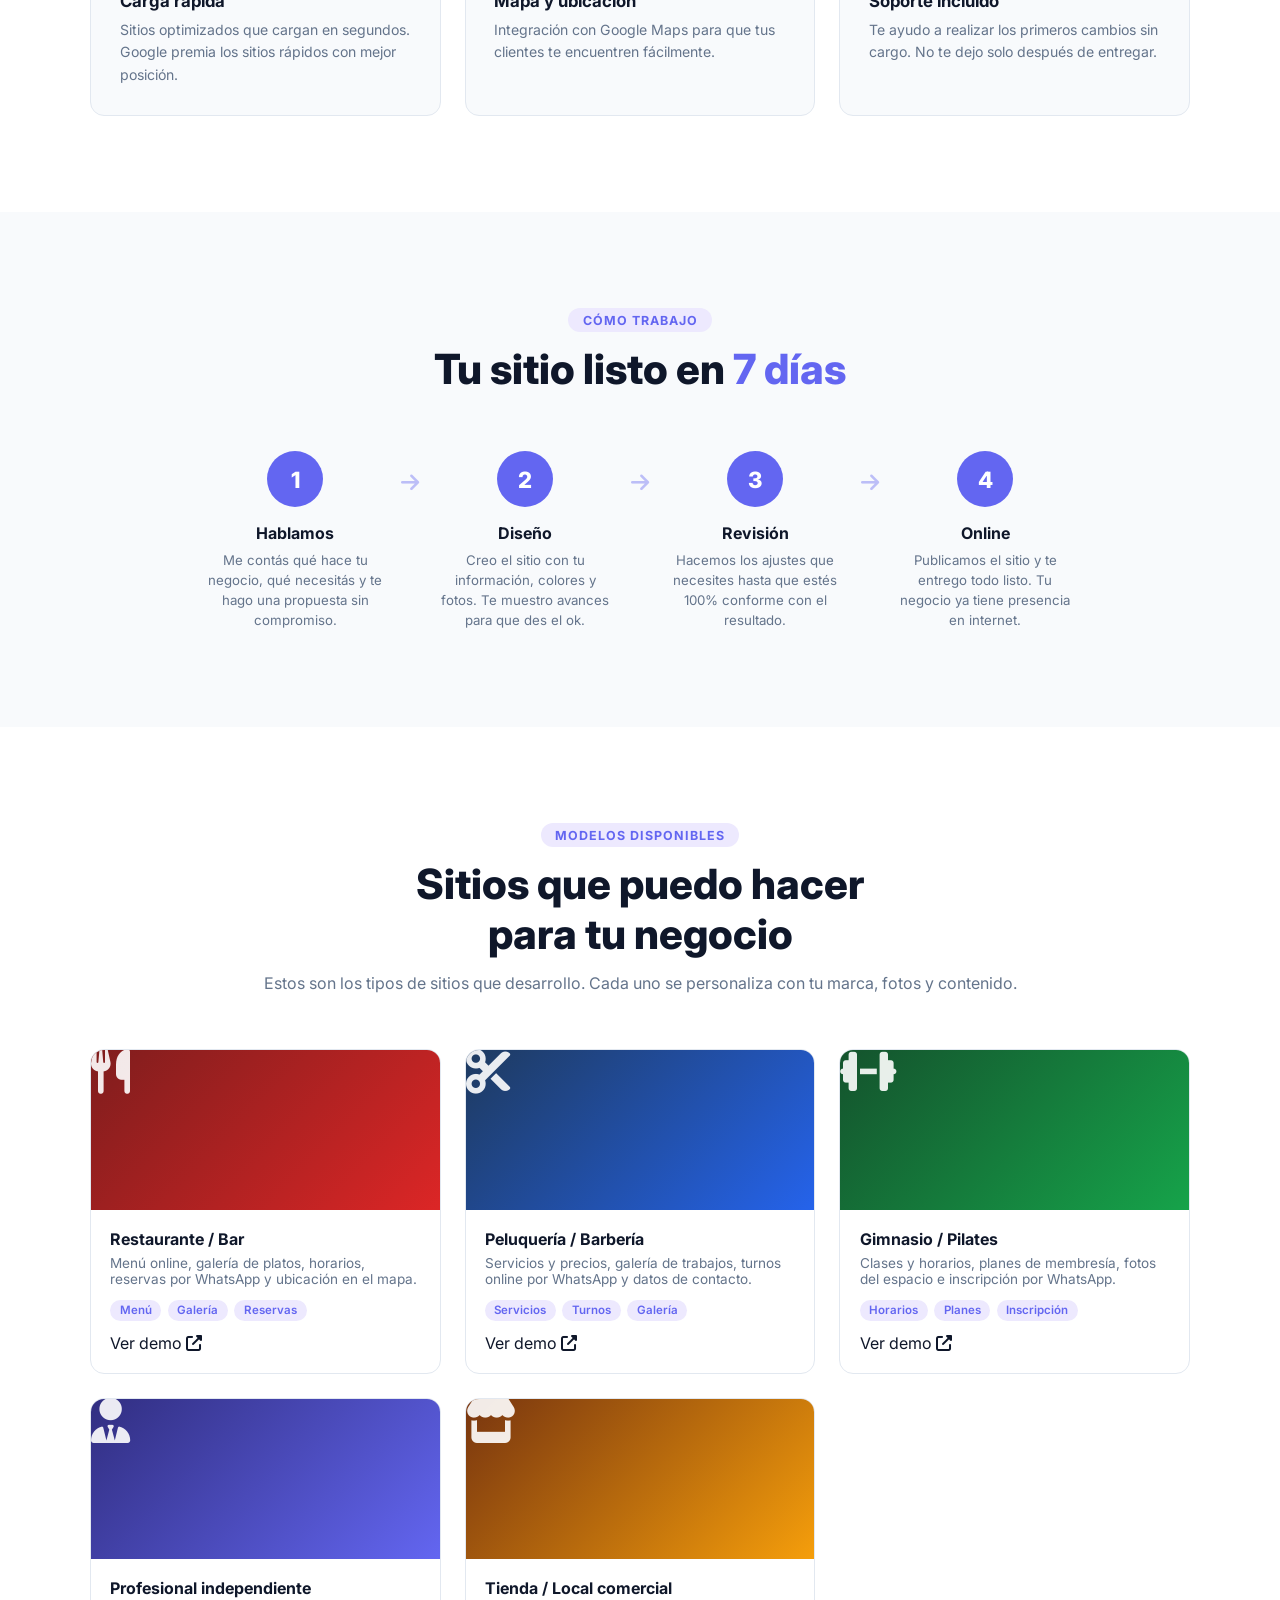
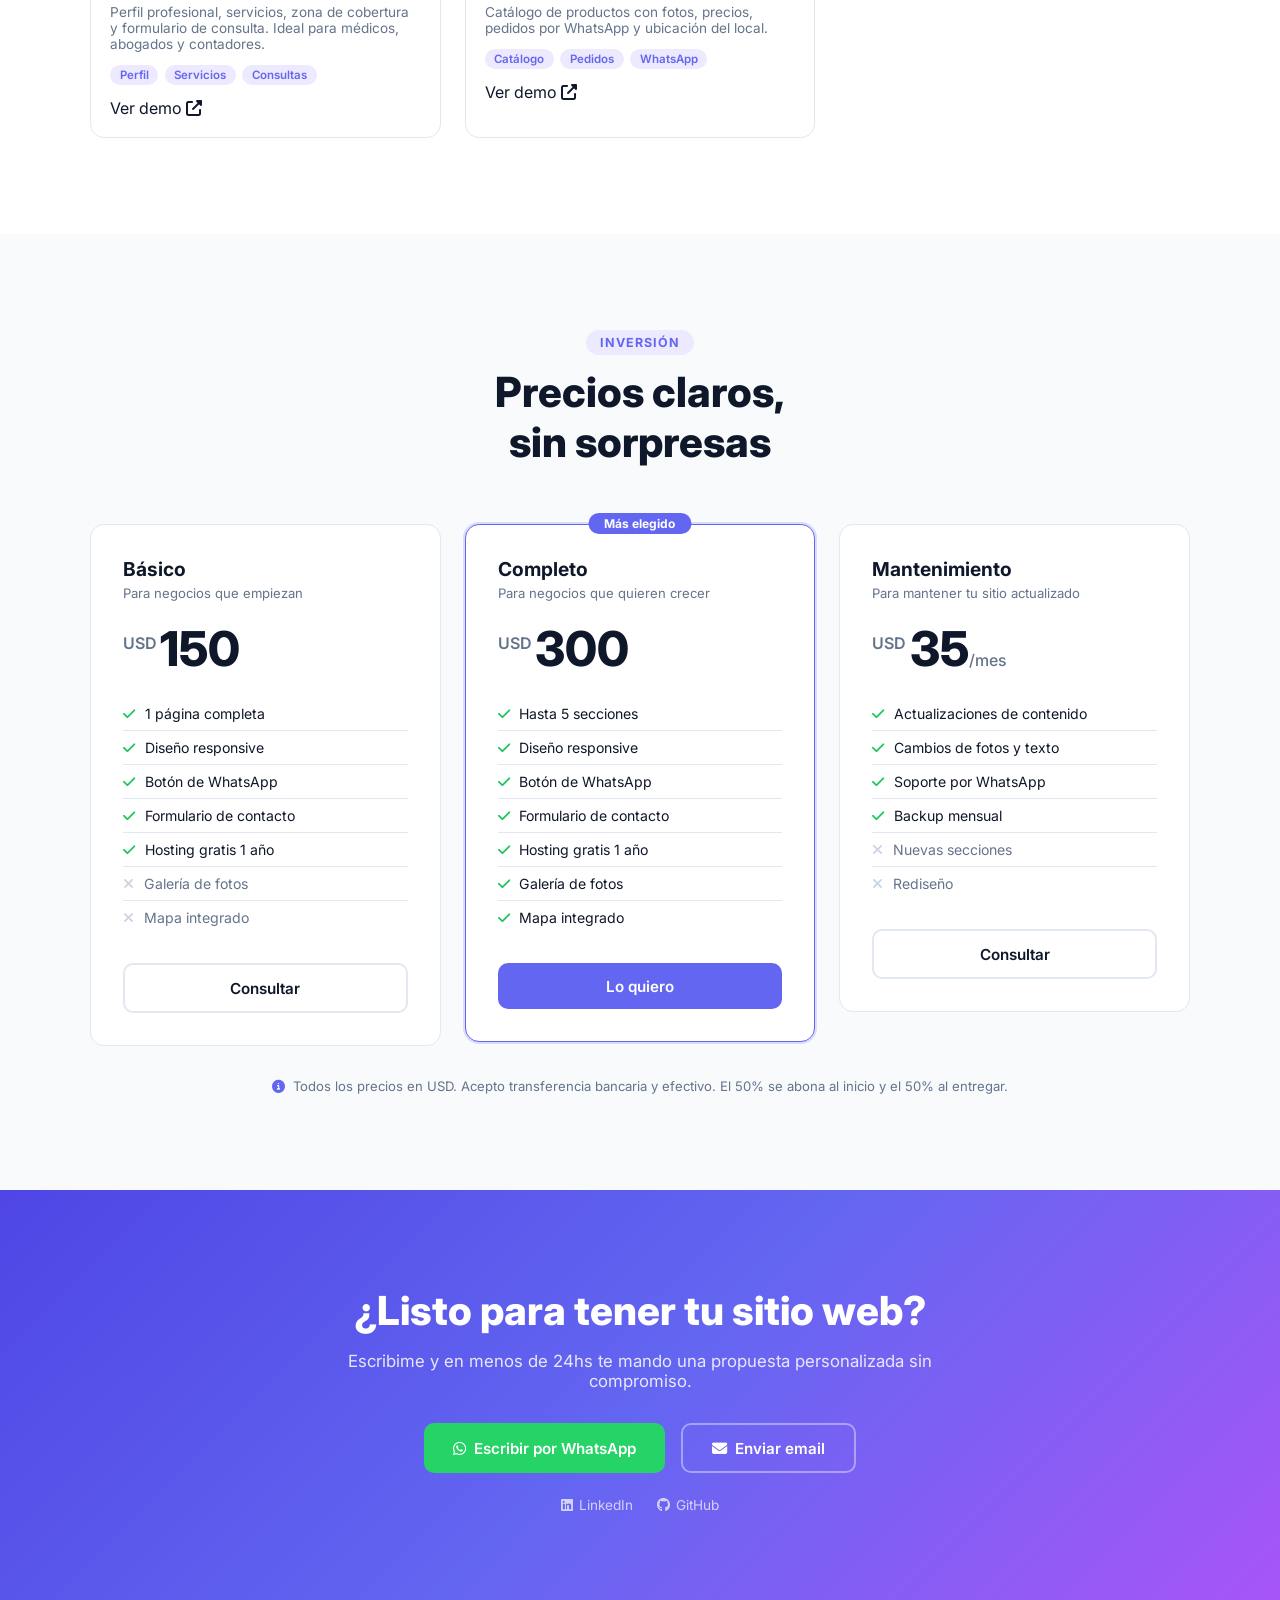
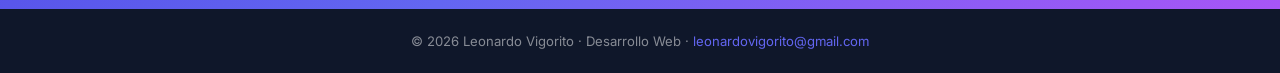
==== commit c0a26fa8: "Agregar 5 demos comerciales: restaurante, peluquería, gimnasio, profesional, tienda" ====
--- a/index.html
+++ b/index.html
@@ -137,58 +137,48 @@
       </div>
       <div class="works-grid">
         <div class="work-card">
-          <div class="work-preview p-restaurant">
-            <i class="fas fa-utensils work-icon"></i>
-          </div>
+          <div class="work-preview p-restaurant"><i class="fas fa-utensils work-icon"></i></div>
           <div class="work-info">
             <h3>Restaurante / Bar</h3>
             <p>Menú online, galería de platos, horarios, reservas por WhatsApp y ubicación en el mapa.</p>
             <div class="work-tags"><span>Menú</span><span>Galería</span><span>Reservas</span></div>
-            <span class="work-available"><i class="fas fa-circle"></i> Disponible</span>
-          </div>
-        </div>
-        <div class="work-card">
-          <div class="work-preview p-barber">
-            <i class="fas fa-cut work-icon"></i>
-          </div>
+            <a href="demos/restaurante/" target="_blank" class="work-link">Ver demo <i class="fas fa-external-link-alt"></i></a>
+          </div>
+        </div>
+        <div class="work-card">
+          <div class="work-preview p-barber"><i class="fas fa-cut work-icon"></i></div>
           <div class="work-info">
             <h3>Peluquería / Barbería</h3>
             <p>Servicios y precios, galería de trabajos, turnos online por WhatsApp y datos de contacto.</p>
             <div class="work-tags"><span>Servicios</span><span>Turnos</span><span>Galería</span></div>
-            <span class="work-available"><i class="fas fa-circle"></i> Disponible</span>
-          </div>
-        </div>
-        <div class="work-card">
-          <div class="work-preview p-gym">
-            <i class="fas fa-dumbbell work-icon"></i>
-          </div>
+            <a href="demos/peluqueria/" target="_blank" class="work-link">Ver demo <i class="fas fa-external-link-alt"></i></a>
+          </div>
+        </div>
+        <div class="work-card">
+          <div class="work-preview p-gym"><i class="fas fa-dumbbell work-icon"></i></div>
           <div class="work-info">
             <h3>Gimnasio / Pilates</h3>
             <p>Clases y horarios, planes de membresía, fotos del espacio e inscripción por WhatsApp.</p>
             <div class="work-tags"><span>Horarios</span><span>Planes</span><span>Inscripción</span></div>
-            <span class="work-available"><i class="fas fa-circle"></i> Disponible</span>
-          </div>
-        </div>
-        <div class="work-card">
-          <div class="work-preview p-pro">
-            <i class="fas fa-user-tie work-icon"></i>
-          </div>
+            <a href="demos/gimnasio/" target="_blank" class="work-link">Ver demo <i class="fas fa-external-link-alt"></i></a>
+          </div>
+        </div>
+        <div class="work-card">
+          <div class="work-preview p-pro"><i class="fas fa-user-tie work-icon"></i></div>
           <div class="work-info">
             <h3>Profesional independiente</h3>
             <p>Perfil profesional, servicios, zona de cobertura y formulario de consulta. Ideal para médicos, abogados y contadores.</p>
             <div class="work-tags"><span>Perfil</span><span>Servicios</span><span>Consultas</span></div>
-            <span class="work-available"><i class="fas fa-circle"></i> Disponible</span>
-          </div>
-        </div>
-        <div class="work-card">
-          <div class="work-preview p-store">
-            <i class="fas fa-store work-icon"></i>
-          </div>
+            <a href="demos/profesional/" target="_blank" class="work-link">Ver demo <i class="fas fa-external-link-alt"></i></a>
+          </div>
+        </div>
+        <div class="work-card">
+          <div class="work-preview p-store"><i class="fas fa-store work-icon"></i></div>
           <div class="work-info">
             <h3>Tienda / Local comercial</h3>
             <p>Catálogo de productos con fotos, precios, pedidos por WhatsApp y ubicación del local.</p>
             <div class="work-tags"><span>Catálogo</span><span>Pedidos</span><span>WhatsApp</span></div>
-            <span class="work-available"><i class="fas fa-circle"></i> Disponible</span>
+            <a href="demos/tienda/" target="_blank" class="work-link">Ver demo <i class="fas fa-external-link-alt"></i></a>
           </div>
         </div>
       </div>
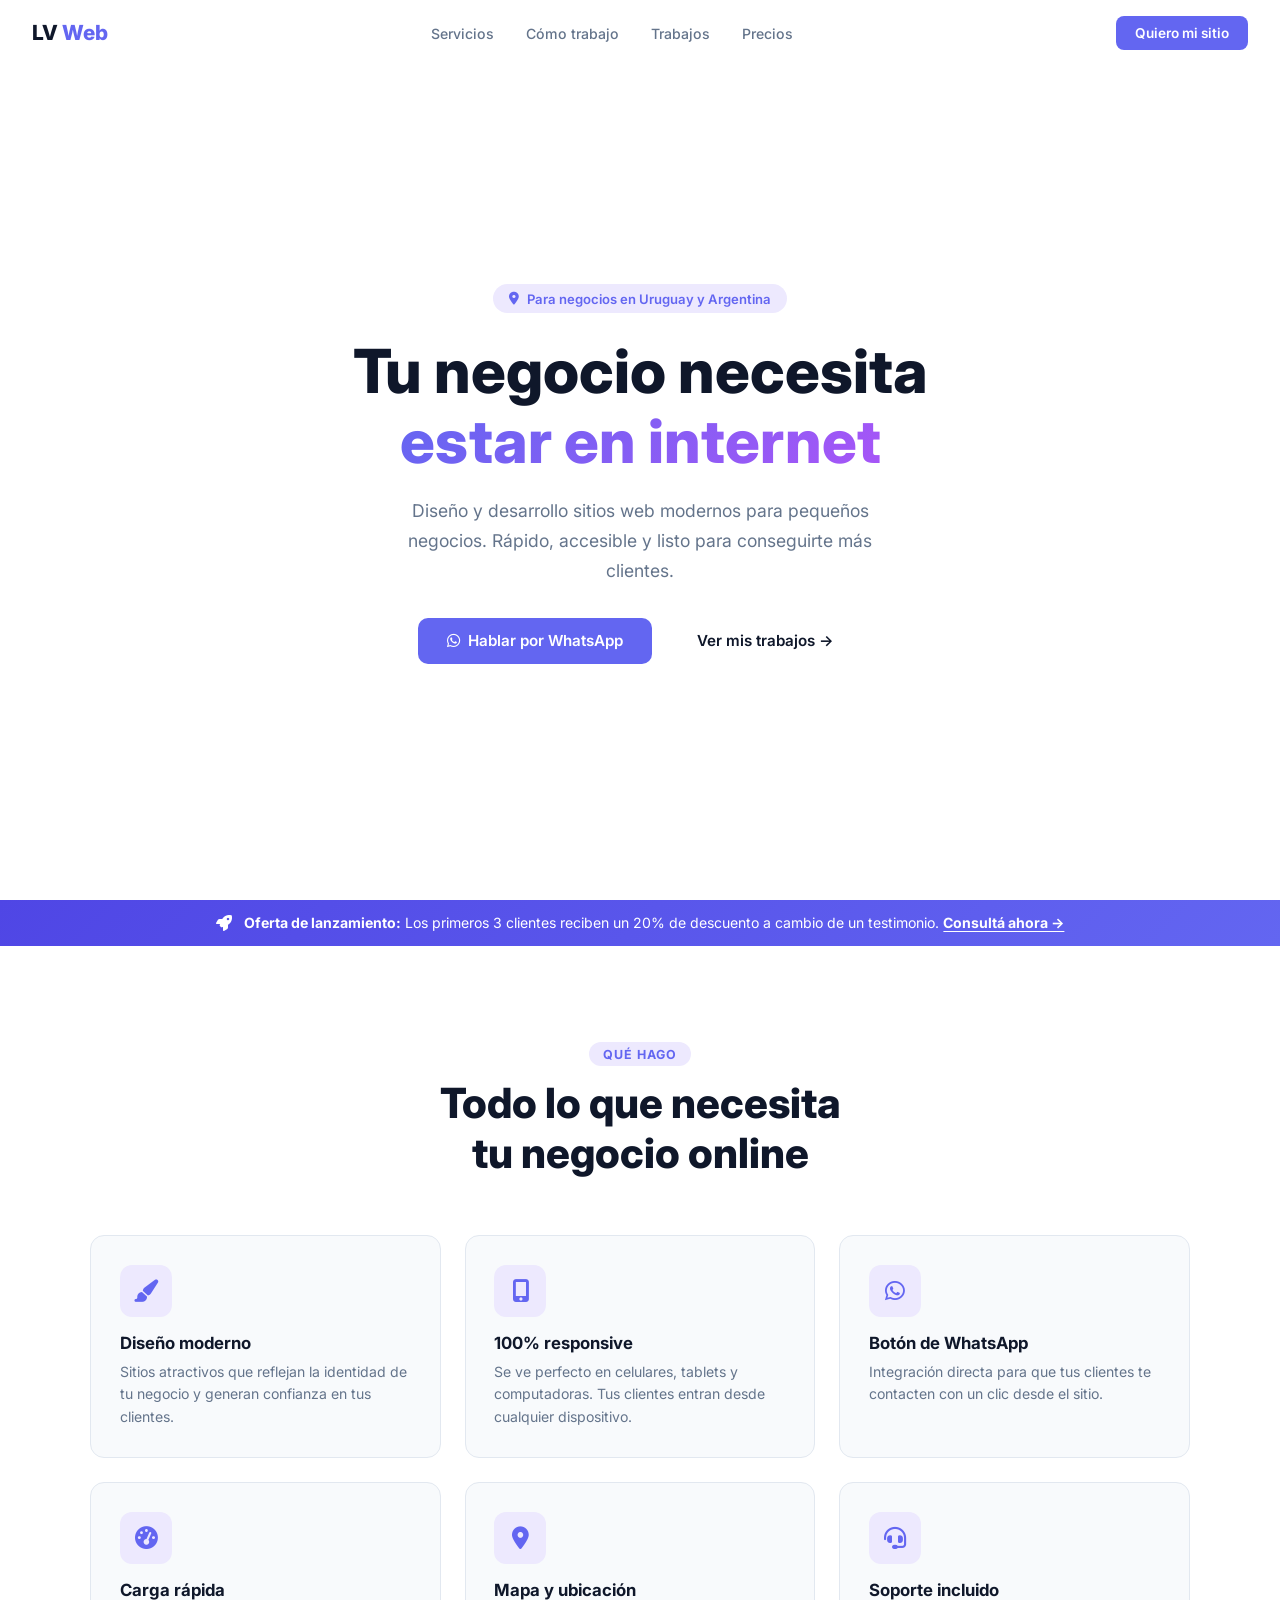
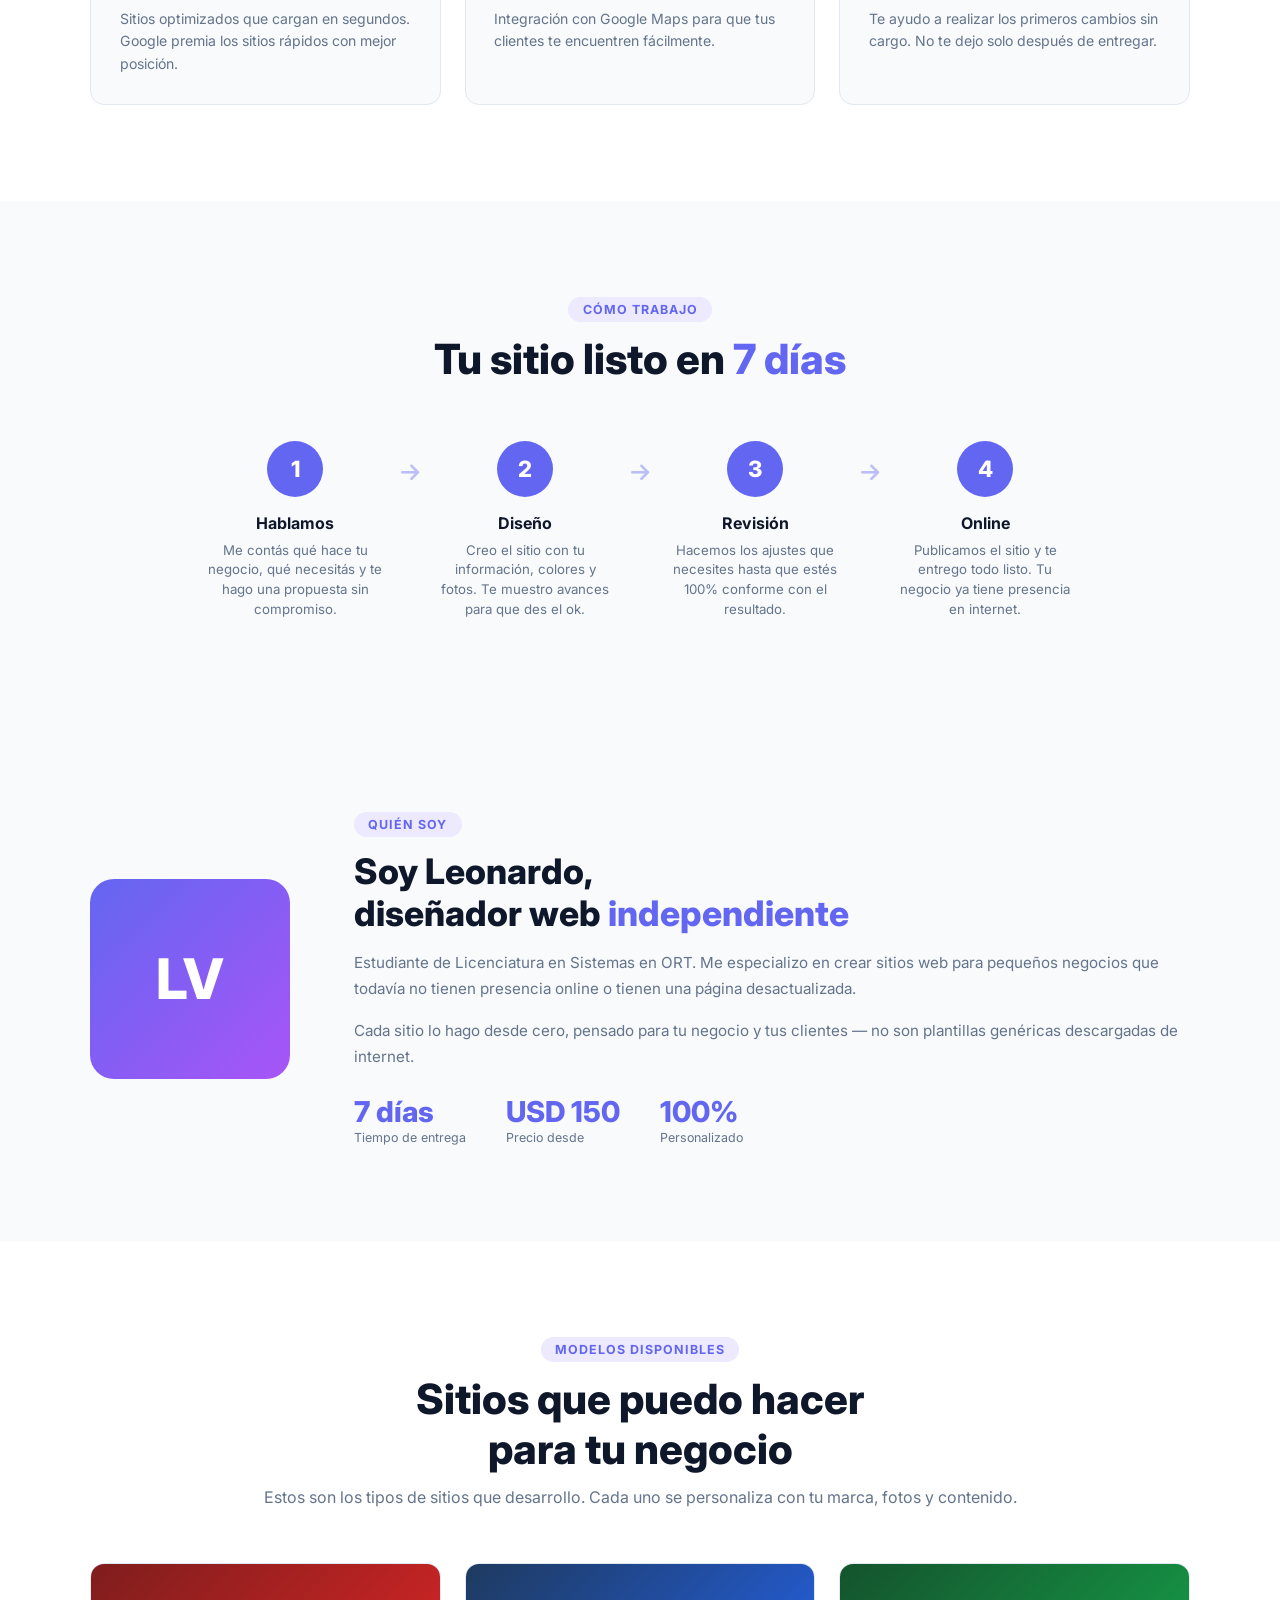
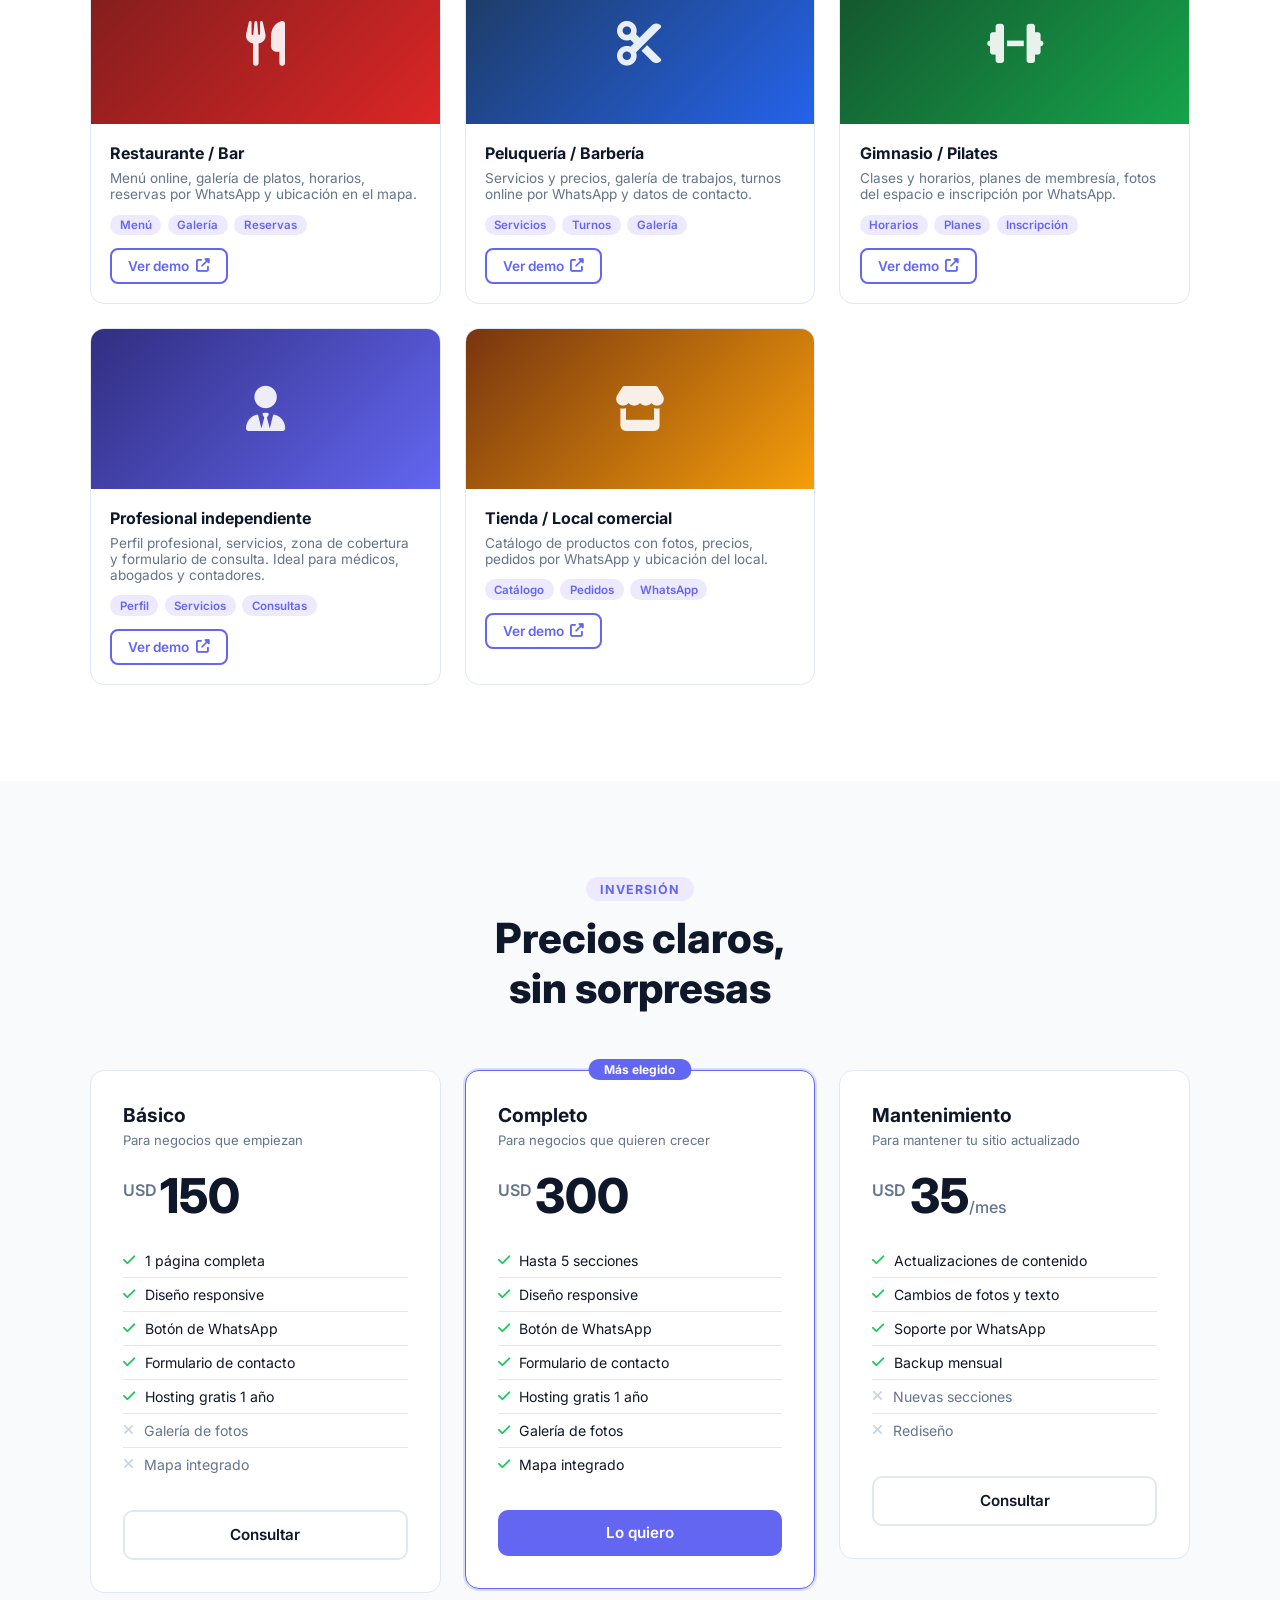
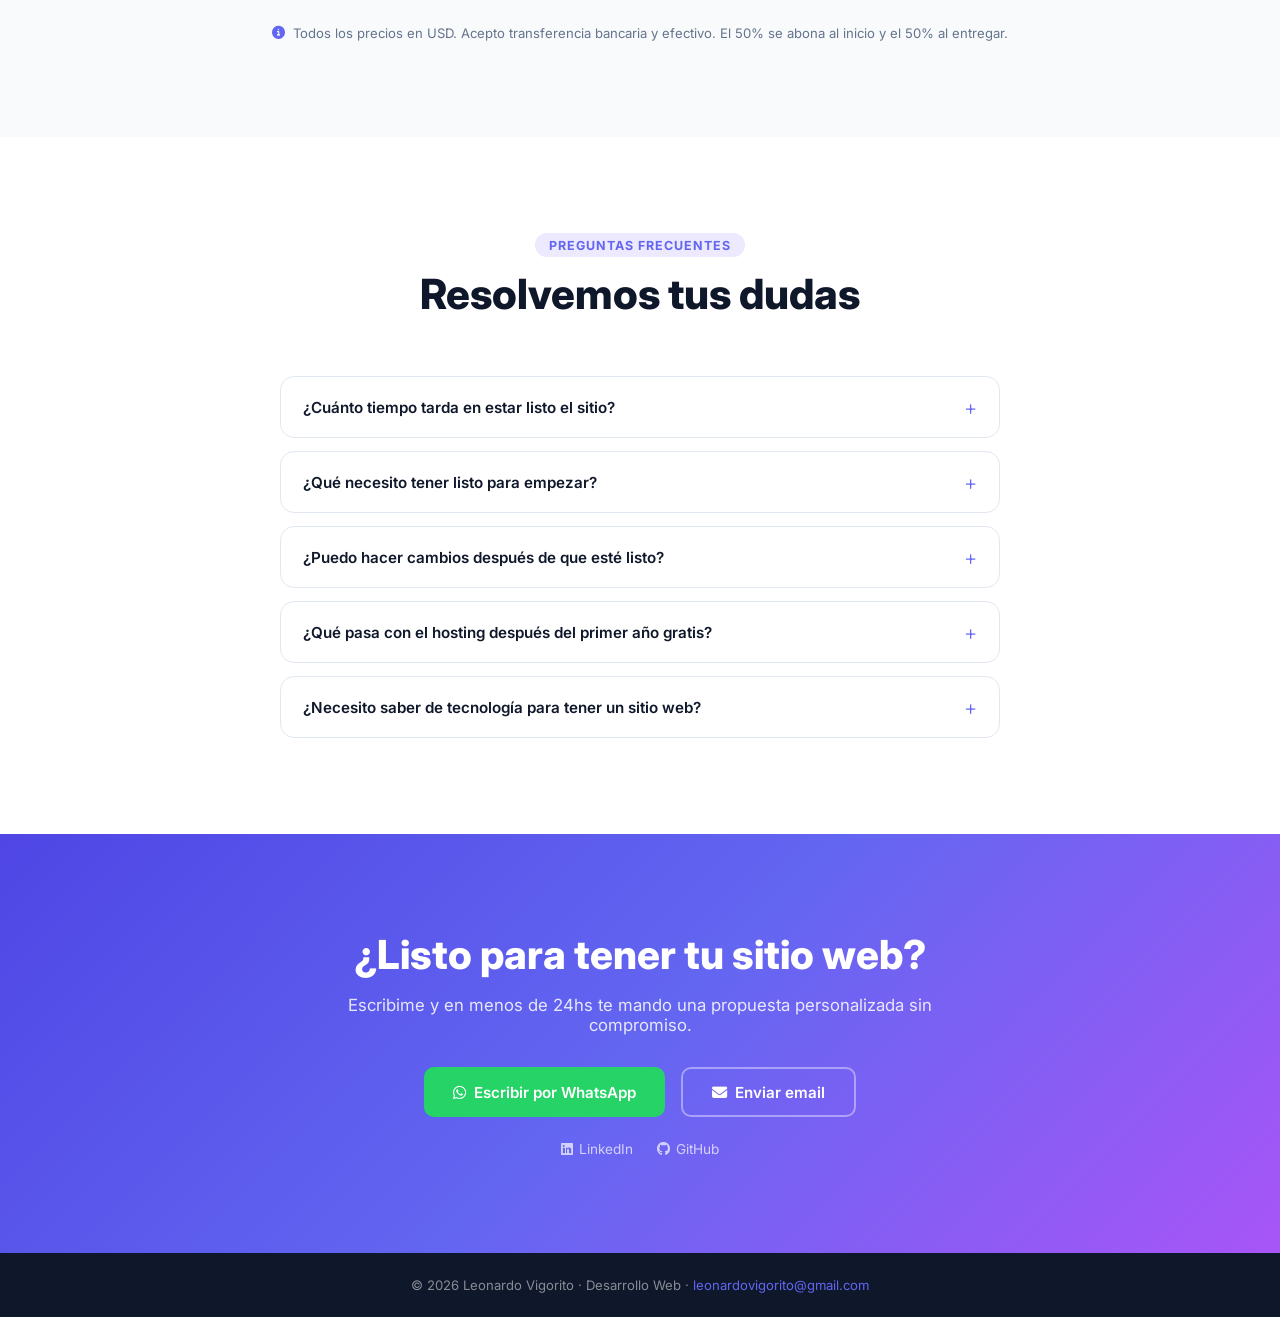
==== commit 26072ded: "feat: add about, faq sections; launch bar; fix WhatsApp number; meta tags" ====
--- a/index.html
+++ b/index.html
@@ -4,6 +4,14 @@
   <meta charset="UTF-8" />
   <meta name="viewport" content="width=device-width, initial-scale=1.0" />
   <title>Sitios Web para tu Negocio | Leonardo Vigorito</title>
+  <meta name="description" content="Diseño sitios web profesionales para pequeños negocios en Uruguay y Argentina. Rápido, responsive y listo en 7 días. Desde USD 150." />
+  <meta name="robots" content="index, follow" />
+  <meta property="og:type" content="website" />
+  <meta property="og:title" content="Sitios Web para tu Negocio | Leonardo Vigorito" />
+  <meta property="og:description" content="Diseño sitios web profesionales para pequeños negocios. Rápido, responsive y listo en 7 días. Desde USD 150." />
+  <meta property="og:url" content="https://leonardovigorito.github.io/lv-web/" />
+  <meta name="twitter:card" content="summary" />
+  <link rel="icon" href="data:image/svg+xml,<svg xmlns='http://www.w3.org/2000/svg' viewBox='0 0 100 100'><text y='.9em' font-size='90'>💻</text></svg>" />
   <link rel="stylesheet" href="style.css" />
   <link href="https://fonts.googleapis.com/css2?family=Inter:wght@300;400;500;600;700;800&display=swap" rel="stylesheet" />
   <link rel="stylesheet" href="https://cdnjs.cloudflare.com/ajax/libs/font-awesome/6.4.0/css/all.min.css" />
@@ -26,7 +34,7 @@
   <!-- HERO -->
   <section class="hero">
     <div class="hero-content">
-      <div class="hero-tag"><i class="fas fa-bolt"></i> Sitios web profesionales desde $150 USD</div>
+      <div class="hero-tag"><i class="fas fa-map-marker-alt"></i> Para negocios en Uruguay y Argentina</div>
       <h1>Tu negocio necesita<br><span class="gradient-text">estar en internet</span></h1>
       <p class="hero-sub">Diseño y desarrollo sitios web modernos para pequeños negocios. Rápido, accesible y listo para conseguirte más clientes.</p>
       <div class="hero-btns">
@@ -36,17 +44,11 @@
     </div>
   </section>
 
-  <!-- PRUEBA SOCIAL -->
-  <div class="social-proof">
-    <div class="container sp-inner">
-      <span>Trabajé con:</span>
-      <div class="sp-logos">
-        <div class="sp-logo"><i class="fas fa-cut"></i> Peluquerías</div>
-        <div class="sp-logo"><i class="fas fa-utensils"></i> Restaurantes</div>
-        <div class="sp-logo"><i class="fas fa-dumbbell"></i> Gimnasios</div>
-        <div class="sp-logo"><i class="fas fa-store"></i> Tiendas</div>
-        <div class="sp-logo"><i class="fas fa-user-tie"></i> Profesionales</div>
-      </div>
+  <!-- OFERTA DE LANZAMIENTO -->
+  <div class="launch-bar">
+    <div class="container lb-inner">
+      <i class="fas fa-rocket"></i>
+      <span><strong>Oferta de lanzamiento:</strong> Los primeros 3 clientes reciben un 20% de descuento a cambio de un testimonio. <a href="#contacto">Consultá ahora →</a></span>
     </div>
   </div>
 
@@ -122,6 +124,24 @@
           <div class="step-num">4</div>
           <h3>Online</h3>
           <p>Publicamos el sitio y te entrego todo listo. Tu negocio ya tiene presencia en internet.</p>
+        </div>
+      </div>
+    </div>
+  </section>
+
+  <!-- SOBRE MÍ -->
+  <section id="sobre-mi" class="about section">
+    <div class="container about-grid">
+      <div class="avatar-ph">LV</div>
+      <div class="about-text">
+        <span class="tag">Quién soy</span>
+        <h2>Soy Leonardo,<br>diseñador web <span class="highlight">independiente</span></h2>
+        <p>Estudiante de Licenciatura en Sistemas en ORT. Me especializo en crear sitios web para pequeños negocios que todavía no tienen presencia online o tienen una página desactualizada.</p>
+        <p>Cada sitio lo hago desde cero, pensado para tu negocio y tus clientes — no son plantillas genéricas descargadas de internet.</p>
+        <div class="about-stats">
+          <div class="stat"><strong>7 días</strong><span>Tiempo de entrega</span></div>
+          <div class="stat"><strong>USD 150</strong><span>Precio desde</span></div>
+          <div class="stat"><strong>100%</strong><span>Personalizado</span></div>
         </div>
       </div>
     </div>
@@ -249,6 +269,38 @@
     </div>
   </section>
 
+  <!-- FAQ -->
+  <section id="faq" class="section">
+    <div class="container">
+      <div class="section-header">
+        <span class="tag">Preguntas frecuentes</span>
+        <h2>Resolvemos tus dudas</h2>
+      </div>
+      <div class="faq-list">
+        <details class="faq-item">
+          <summary>¿Cuánto tiempo tarda en estar listo el sitio?</summary>
+          <p>7 días hábiles desde que me mandás el contenido (fotos, textos y logo). Si necesitás entrega urgente, consultame y buscamos la forma.</p>
+        </details>
+        <details class="faq-item">
+          <summary>¿Qué necesito tener listo para empezar?</summary>
+          <p>Fotos de tu negocio o productos, los textos que quieras mostrar, tu logo si tenés, y tus datos de contacto. Si no tenés algo de esto, te ayudo a resolverlo.</p>
+        </details>
+        <details class="faq-item">
+          <summary>¿Puedo hacer cambios después de que esté listo?</summary>
+          <p>Sí. Incluye revisiones y ajustes hasta que estés 100% conforme antes de publicarlo. Después de publicar, podés contratar el plan de mantenimiento mensual para cambios continuos.</p>
+        </details>
+        <details class="faq-item">
+          <summary>¿Qué pasa con el hosting después del primer año gratis?</summary>
+          <p>El hosting en Netlify es gratis para siempre con subdominio (.netlify.app). Si querés un dominio propio como tunegocio.com.ar, el costo es de aproximadamente USD 5–10 por año, y lo pagás vos directamente.</p>
+        </details>
+        <details class="faq-item">
+          <summary>¿Necesito saber de tecnología para tener un sitio web?</summary>
+          <p>Para nada. Te entrego todo funcionando y publicado en internet. Si en el futuro necesitás hacer un cambio, me avisás por WhatsApp y lo resuelvo yo.</p>
+        </details>
+      </div>
+    </div>
+  </section>
+
   <!-- CONTACTO / CTA -->
   <section id="contacto" class="cta section">
     <div class="container">
@@ -256,7 +308,7 @@
         <h2>¿Listo para tener tu sitio web?</h2>
         <p>Escribime y en menos de 24hs te mando una propuesta personalizada sin compromiso.</p>
         <div class="cta-btns">
-          <a href="https://wa.me/5491100000000?text=Hola%20Leonardo%2C%20quiero%20un%20sitio%20web%20para%20mi%20negocio" target="_blank" class="btn btn-whatsapp">
+          <a href="https://wa.me/59895601713?text=Hola%20Leonardo%2C%20quiero%20un%20sitio%20web%20para%20mi%20negocio" target="_blank" class="btn btn-whatsapp">
             <i class="fab fa-whatsapp"></i> Escribir por WhatsApp
           </a>
           <a href="mailto:leonardovigorito@gmail.com" class="btn btn-outline-white">
--- a/style.css
+++ b/style.css
@@ -102,7 +102,7 @@
 .works-grid { display: grid; grid-template-columns: repeat(auto-fit, minmax(300px, 1fr)); gap: 1.5rem; }
 .work-card { border: 1px solid var(--border); border-radius: var(--radius); overflow: hidden; transition: all 0.25s; }
 .work-card:hover { box-shadow: var(--shadow); transform: translateY(-4px); }
-.work-preview { height: 160px; }
+.work-preview { height: 160px; display: flex; align-items: center; justify-content: center; }
 .p-restaurant { background: linear-gradient(135deg, #7f1d1d, #dc2626); }
 .p-barber    { background: linear-gradient(135deg, #1e3a5f, #2563eb); }
 .p-gym       { background: linear-gradient(135deg, #14532d, #16a34a); }
@@ -116,6 +116,8 @@
 .work-tags span { background: #ede9fe; color: var(--primary); padding: 0.2rem 0.6rem; border-radius: 20px; font-size: 0.72rem; font-weight: 600; }
 .work-available { font-size: 0.82rem; font-weight: 600; color: #16a34a; display: inline-flex; align-items: center; gap: 0.35rem; }
 .work-available i { font-size: 0.5rem; }
+.work-link { display: inline-flex; align-items: center; gap: 0.4rem; font-size: 0.85rem; font-weight: 600; color: var(--primary); padding: 0.5rem 1rem; border: 2px solid var(--primary); border-radius: 8px; transition: all 0.2s; }
+.work-link:hover { background: var(--primary); color: white; transform: translateY(-1px); }
 
 /* PRICING */
 .pricing { background: var(--bg2); }
@@ -149,6 +151,32 @@
 .cta-social a { color: rgba(255,255,255,0.7); font-size: 0.85rem; display: flex; align-items: center; gap: 0.4rem; transition: color 0.2s; }
 .cta-social a:hover { color: white; }
 
+/* LAUNCH BAR */
+.launch-bar { background: linear-gradient(135deg, var(--primary-dark), var(--primary)); color: white; padding: 0.9rem 2rem; }
+.lb-inner { display: flex; align-items: center; justify-content: center; gap: 0.8rem; font-size: 0.88rem; flex-wrap: wrap; text-align: center; }
+.lb-inner i { font-size: 1rem; }
+.lb-inner a { color: white; font-weight: 700; text-decoration: underline; text-underline-offset: 3px; }
+
+/* ABOUT */
+.about { background: var(--bg2); }
+.about-grid { display: grid; grid-template-columns: auto 1fr; gap: 4rem; align-items: center; }
+.avatar-ph { width: 200px; height: 200px; background: linear-gradient(135deg, var(--primary), #a855f7); border-radius: 24px; display: flex; align-items: center; justify-content: center; font-size: 3.5rem; font-weight: 800; color: white; flex-shrink: 0; }
+.about-text h2 { font-size: clamp(1.6rem, 3vw, 2.2rem); font-weight: 800; margin-bottom: 1rem; line-height: 1.2; }
+.about-text p { color: var(--text-dim); line-height: 1.7; margin-bottom: 1rem; font-size: 0.95rem; }
+.about-stats { display: flex; gap: 2.5rem; margin-top: 1.8rem; flex-wrap: wrap; }
+.stat strong { display: block; font-size: 1.8rem; font-weight: 800; color: var(--primary); line-height: 1; }
+.stat span { font-size: 0.78rem; color: var(--text-dim); margin-top: 0.2rem; display: block; }
+
+/* FAQ */
+.faq-list { max-width: 720px; margin: 0 auto; display: flex; flex-direction: column; gap: 0.8rem; }
+.faq-item { border: 1px solid var(--border); border-radius: var(--radius); overflow: hidden; background: white; }
+.faq-item summary { padding: 1.1rem 1.4rem; font-weight: 600; font-size: 0.95rem; cursor: pointer; list-style: none; display: flex; justify-content: space-between; align-items: center; transition: color 0.2s; }
+.faq-item summary:hover { color: var(--primary); }
+.faq-item summary::after { content: '+'; font-size: 1.3rem; font-weight: 300; color: var(--primary); flex-shrink: 0; }
+.faq-item[open] summary::after { content: '−'; }
+.faq-item[open] summary { color: var(--primary); border-bottom: 1px solid var(--border); }
+.faq-item p { padding: 1rem 1.4rem; color: var(--text-dim); font-size: 0.9rem; line-height: 1.6; margin: 0; }
+
 /* FOOTER */
 footer { background: var(--text); color: rgba(255,255,255,0.5); text-align: center; padding: 1.5rem; font-size: 0.82rem; }
 footer a { color: var(--primary); }
@@ -166,4 +194,7 @@
   .steps { gap: 2rem; }
   .step-arrow { display: none; }
   .sp-inner { justify-content: center; }
+  .about-grid { grid-template-columns: 1fr; text-align: center; gap: 2rem; }
+  .avatar-ph { margin: 0 auto; width: 140px; height: 140px; font-size: 2.5rem; }
+  .about-stats { justify-content: center; }
 }
